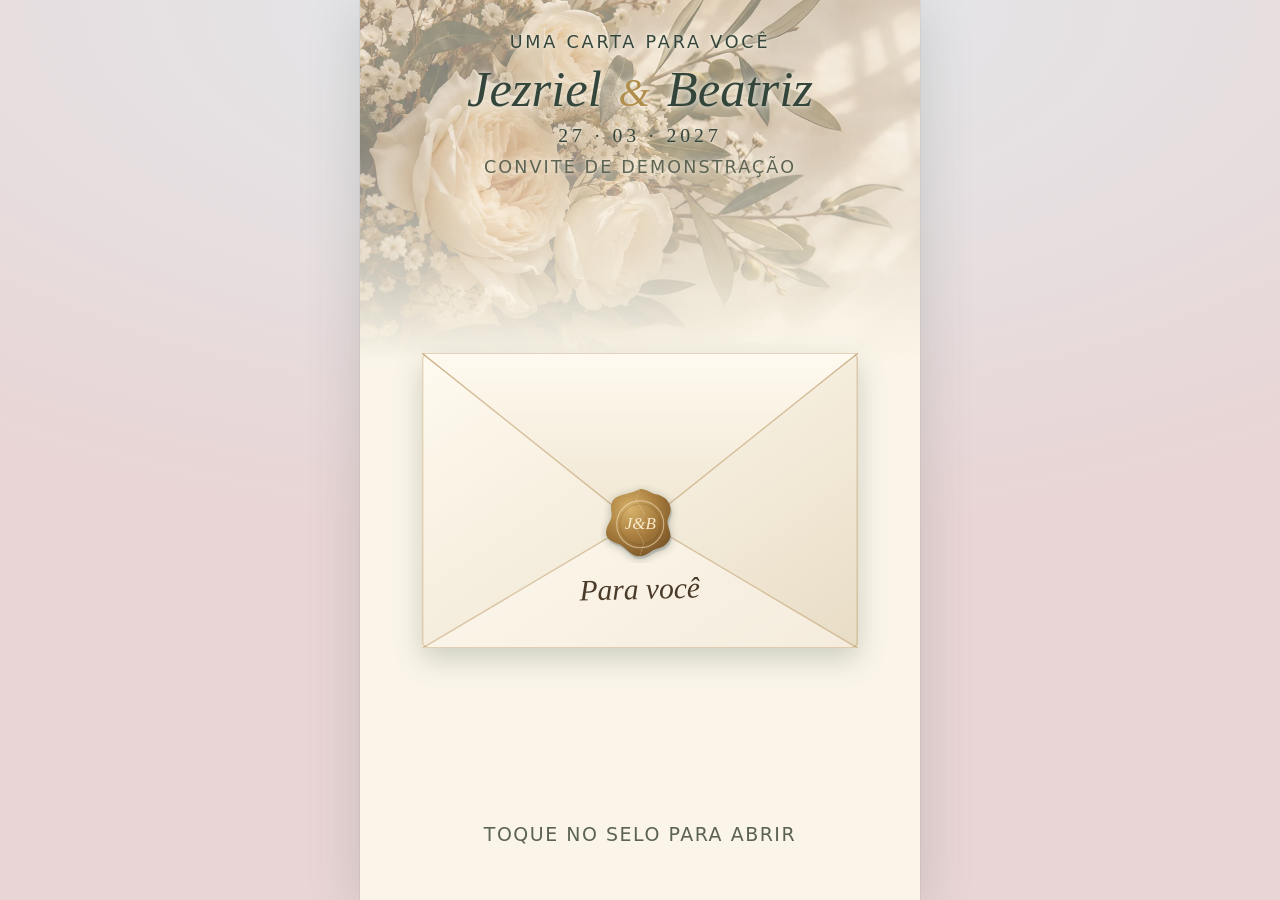
==== v2/index.html @ 3f7fef3c "fix(v2): dobra da folha de volta" ====
<!doctype html>
<html lang="pt-BR">
<head>
<meta charset="utf-8">
<!-- Sem user-scalable=no: o zoom do navegador permanece liberado. -->
<meta name="viewport" content="width=device-width, initial-scale=1, viewport-fit=cover">
<meta name="theme-color" content="#faf5e8">
<meta name="robots" content="noindex,nofollow">
<meta name="description" content="Convite V2: uma carta de folhas que se dobram a partir do canto inferior direito. 27 de março de 2027.">
<title>Uma carta para você · V2</title>
<link rel="icon" href="data:image/svg+xml,%3Csvg xmlns='http://www.w3.org/2000/svg' viewBox='0 0 50 50'%3E%3Ctext y='40' font-size='40'%3E%E2%99%A1%3C/text%3E%3C/svg%3E">
<script>document.documentElement.classList.add('js')</script>
<link rel="stylesheet" href="theme.css">
<link rel="preload" as="image" href="assets/flores-v2-480.webp" imagesrcset="assets/flores-v2-480.webp 480w, assets/flores-v2-960.webp 960w" imagesizes="(min-width:700px) 560px, 55vw">
<script type="module" src="app.mjs?v=202611171710"></script>
<noscript><style>#sheet-store{display:block!important}.cover,.controls,.toolbar,.dogear,.corner,.rsvp-open,.peek-hint{display:none!important}.stage{height:auto}</style></noscript>
</head>
<body>
<div class="app" id="app">
<div class="stage" id="stage" data-state="cover">

  <!-- Área do livro. A biblioteca é carregada somente após o gesto de abrir. -->
  <div class="book-host" id="book-host" inert></div>

  <!-- Zonas de toque dos cantos (touch-action: none só aqui; o resto mantém o zoom por pinça). -->
  <div class="corner corner--bl" aria-hidden="true"></div>
  <div class="corner corner--br" aria-hidden="true"></div>

  <!-- Orelha (dog-ear) permanente e discreta: indica que o canto inferior direito é pegável. -->
  <svg class="dogear" id="dogear" viewBox="0 0 54 54" aria-hidden="true" focusable="false">
    <defs>
      <linearGradient id="ear-flap" x1="0" y1="0" x2="1" y2="1"><stop offset="0" stop-color="#fffdf8"/><stop offset=".55" stop-color="#efe5d2"/><stop offset="1" stop-color="#d9ccba"/></linearGradient>
      <linearGradient id="ear-under" x1="0" y1="0" x2="1" y2="1"><stop offset="0" stop-color="#c9bba4"/><stop offset=".45" stop-color="#e6dcc9"/><stop offset="1" stop-color="#efe7d8"/></linearGradient>
      <linearGradient id="ear-shade" x1="0" y1="0" x2="1" y2="1"><stop offset="0" stop-color="#34463c" stop-opacity=".30"/><stop offset="1" stop-color="#34463c" stop-opacity="0"/></linearGradient>
    </defs>
    <!-- o que fica por baixo do canto dobrado -->
    <polygon points="54,0 54,54 0,54" fill="url(#ear-under)"/>
    <!-- sombra projetada pela dobra -->
    <polygon points="54,0 0,54 20,64 64,20" fill="url(#ear-shade)" opacity=".55"/>
    <!-- verso do papel dobrado -->
    <polygon points="0,0 54,0 0,54" fill="url(#ear-flap)"/>
    <line x1="54" y1="0" x2="0" y2="54" stroke="#a77c3d" stroke-opacity=".45" stroke-width="1"/>
  </svg>

  <!-- Dica de gesto (fora das folhas, para não ser cortada pela dobra). Some na primeira virada. -->
  <p class="peek-hint" id="peek-hint" aria-hidden="true">Vire a folha pelo canto <span>↘</span></p>

  <nav class="controls" id="controls" aria-label="Navegação entre as folhas">
    <button type="button" class="round" id="prev" aria-label="Folha anterior"><span aria-hidden="true">‹</span></button>
    <button type="button" class="round" id="next" aria-label="Próxima folha"><span aria-hidden="true">›</span></button>
  </nav>

  <div class="toolbar" id="toolbar">
    <button type="button" class="pill pill--ico" id="goto-local" aria-label="Ir para o local" title="Local"><svg class="ico" viewBox="0 0 24 24" aria-hidden="true" focusable="false"><path d="M12 21s-6.5-6.1-6.5-11a6.5 6.5 0 0 1 13 0c0 4.9-6.5 11-6.5 11z"/><circle cx="12" cy="10" r="2.4"/></svg></button>
    <button type="button" class="pill pill--ico pill--sound" id="sound" hidden aria-pressed="false" title="Música"><svg class="ico" viewBox="0 0 24 24" aria-hidden="true" focusable="false"><path d="M9 18V5l11-2v13"/><circle cx="6.5" cy="18" r="2.5"/><circle cx="17.5" cy="16" r="2.5"/><line class="ico__off" x1="3" y1="3" x2="21" y2="21"/></svg><span id="sound-text" class="sr-only">Som</span></button>
    <button type="button" class="pill pill--ico" id="reduce" aria-pressed="false" aria-label="Reduzir efeitos de movimento" title="Efeitos"><svg class="ico" viewBox="0 0 24 24" aria-hidden="true" focusable="false"><path d="M12 3l1.8 5.2L19 10l-5.2 1.8L12 17l-1.8-5.2L5 10l5.2-1.8z"/><path d="M18.5 15.5l.7 2 2 .7-2 .7-.7 2-.7-2-2-.7 2-.7z"/><line class="ico__off" x1="3" y1="3" x2="21" y2="21"/></svg></button>
  </div>

  <!-- Capa = tela de abertura: envelope de papel em CSS/SVG (sem imagem para a primeira pintura). Ao tocar, a carta sai do
       envelope e vira a primeira folha (abertura.mjs). A carta (clone da folha 1) é criada pelo JS no momento do toque. -->
  <section class="cover" id="cover" aria-labelledby="cover-title">
    <img class="cover__flora" src="assets/flores-v2-480.webp" srcset="assets/flores-v2-480.webp 480w, assets/flores-v2-960.webp 960w" sizes="(min-width:700px) 560px, 55vw" width="480" height="720" decoding="async" alt="">
    <div class="cover__body">
      <div class="cover__head">
        <p class="eyebrow" id="cover-eyebrow">Uma carta para você</p>
        <h1 id="cover-title" class="cover__names"><span>Jezriel</span> <i>&amp;</i> <span>Beatriz</span></h1>
        <p class="cover__date">27 · 03 · 2027</p>
        <p class="cover__for" id="cover-for" hidden></p>
      </div>

      <div class="scene" id="scene">
        <svg class="env__back" viewBox="0 0 310 210" preserveAspectRatio="none" aria-hidden="true" focusable="false">
          <defs>
            <linearGradient id="env-in" x1="0" y1="0" x2="0" y2="1"><stop offset="0" stop-color="#cdbd9d"/><stop offset=".6" stop-color="#e2d5ba"/><stop offset="1" stop-color="#ebe0c9"/></linearGradient>
          </defs>
          <rect width="310" height="210" rx="4" fill="url(#env-in)"/>
          <polygon points="0,0 310,0 155,122" fill="#bfae8b" opacity=".55"/>
        </svg>
        <div class="slot" id="slot" aria-hidden="true"></div>
        <svg class="env__front" viewBox="0 0 310 210" preserveAspectRatio="none" aria-hidden="true" focusable="false">
          <defs>
            <linearGradient id="env-paper" x1="0" y1="0" x2="1" y2="1"><stop offset="0" stop-color="#fffaf0"/><stop offset=".55" stop-color="#f4ecdb"/><stop offset="1" stop-color="#e8dcc5"/></linearGradient>
            <linearGradient id="env-shade" x1="0" y1="0" x2="0" y2="1"><stop offset="0" stop-color="#34463c" stop-opacity=".26"/><stop offset="1" stop-color="#34463c" stop-opacity="0"/></linearGradient>
          </defs>
          <polygon class="env__fsh" points="0,0 155,126 310,0 310,22 155,150 0,22" fill="url(#env-shade)"/>
          <polygon points="0,0 155,122 310,0 310,210 0,210" fill="url(#env-paper)"/>
          <polygon points="0,210 155,118 310,210" fill="#fffaf0" opacity=".55"/>
          <path d="M0 0 L155 122 L310 0 M0 210 L155 118 L310 210" fill="none" stroke="#a77c3d" stroke-opacity=".38" stroke-width="1"/>
          <rect x=".5" y=".5" width="309" height="209" rx="4" fill="none" stroke="#a77c3d" stroke-opacity=".3"/>
        </svg>
        <p class="env__para" id="env-para">Para você</p>
        <div class="env__flap" id="flap" aria-hidden="true">
          <svg class="flap__f" viewBox="0 0 310 126" preserveAspectRatio="none" focusable="false">
            <defs><linearGradient id="flap-out" x1="0" y1="0" x2="0" y2="1"><stop offset="0" stop-color="#fffaf0"/><stop offset="1" stop-color="#efe5d0"/></linearGradient></defs>
            <polygon points="0,0 310,0 155,124" fill="url(#flap-out)" stroke="#a77c3d" stroke-opacity=".4" stroke-width="1" stroke-linejoin="round"/>
          </svg>
          <svg class="flap__b" viewBox="0 0 310 126" preserveAspectRatio="none" focusable="false">
            <defs>
              <linearGradient id="flap-lin" x1="0" y1="0" x2="0" y2="1"><stop offset="0" stop-color="#cfbd98"/><stop offset="1" stop-color="#e3d3b2"/></linearGradient>
              <pattern id="flap-pat" width="10" height="10" patternUnits="userSpaceOnUse" patternTransform="rotate(35)"><path d="M0 5h10" stroke="#a77c3d" stroke-opacity=".16" stroke-width="1"/></pattern>
            </defs>
            <polygon points="0,0 310,0 155,124" fill="url(#flap-lin)"/>
            <polygon points="0,0 310,0 155,124" fill="url(#flap-pat)" stroke="#a77c3d" stroke-opacity=".4" stroke-width="1" stroke-linejoin="round"/>
          </svg>
        </div>
        <button type="button" class="seal" id="seal" aria-label="Romper o selo e abrir o convite com música">
          <span class="seal__h seal__h--l"><svg viewBox="0 0 120 120" aria-hidden="true" focusable="false"><use href="#seal-art"/></svg></span>
          <span class="seal__h seal__h--r"><svg viewBox="0 0 120 120" aria-hidden="true" focusable="false"><use href="#seal-art"/></svg></span>
        </button>
        <svg width="0" height="0" style="position:absolute" aria-hidden="true" focusable="false">
          <defs>
            <radialGradient id="wax" cx=".38" cy=".3" r=".85"><stop offset="0" stop-color="#d8b36c"/><stop offset=".5" stop-color="#a77c3d"/><stop offset="1" stop-color="#6f4d22"/></radialGradient>
            <g id="seal-art">
              <path fill="#34463c" fill-opacity=".18" transform="translate(2 4)" d="M60 6c10 0 14 6 24 8s20 8 22 20-6 16-4 26 8 18 0 28-18 8-26 14-18 10-28 4-12-12-22-16S6 82 8 70s10-16 8-28 0-22 14-26 18-4 26-8c2-1 3-2 4-2z"/>
              <path fill="url(#wax)" d="M60 6c10 0 14 6 24 8s20 8 22 20-6 16-4 26 8 18 0 28-18 8-26 14-18 10-28 4-12-12-22-16S6 82 8 70s10-16 8-28 0-22 14-26 18-4 26-8c2-1 3-2 4-2z"/>
              <circle cx="60" cy="60" r="36" fill="none" stroke="#fff3d6" stroke-opacity=".55" stroke-width="1.6"/>
              <circle cx="60" cy="60" r="31" fill="none" stroke="#3d2a10" stroke-opacity=".25" stroke-width="1"/>
              <text x="60" y="68" text-anchor="middle" font-family="Georgia, 'Times New Roman', serif" font-style="italic" font-size="26" fill="#fff3d6" fill-opacity=".92">J&amp;B</text>
            </g>
          </defs>
        </svg>
      </div>

      <div class="cover__action">
        <p class="cover__hint" id="cover-hint">Toque no selo para abrir</p>
        <p class="cover__status" id="cover-status" role="status"></p>
      </div>
    </div>
  </section>

  <!-- Medição invisível: decide se o conteúdo cabe no livro ou precisa de leitura com rolagem. -->
  <div class="measure" id="measure" aria-hidden="true"></div>
</div>

<!-- Folhas. Textos em HTML, sem ids dentro das folhas (os nós são movidos entre motores).
     Imagens: placeholders gerados (flores/papelaria), PROVISÓRIOS; não são fotos do casal. -->
<div id="sheet-store" hidden>

  <article class="sheet sheet--reveal" data-title="Revelação" aria-label="Revelação">
    <div class="sheet__inner">
      <img class="reveal__flora" src="assets/flores-v2-480.webp" srcset="assets/flores-v2-480.webp 480w, assets/flores-v2-960.webp 960w" sizes="(max-width: 560px) 100vw, 560px" width="480" height="720" decoding="async" alt="">
      <span class="reveal__glow" aria-hidden="true"></span>
      <p class="reveal__lead line" style="--i:0"><span class="reveal__nome" hidden></span> <span class="reveal__frase">Há uma data que queremos viver ao seu lado</span></p>
      <h2 class="names">
        <span class="names__a line" style="--i:1">Jezriel</span>
        <span class="names__amp line" style="--i:2" aria-hidden="true">&amp;</span>
        <span class="names__b line" style="--i:3">Beatriz</span>
      </h2>
      <p class="reveal__date line" style="--i:4"><time datetime="2027-03-27">27 de março de 2027</time></p>
    </div>
  </article>

  <!-- Passagens bíblicas: textos em textos.mjs (versos). A folha v5 é movida para o meio da galeria por app.mjs. -->
  <article class="sheet sheet--verso" data-verso="v3" data-title="Palavra" aria-label="Passagem bíblica">
    <div class="sheet__inner">
      <span class="verso__orn line" style="--i:0" aria-hidden="true">❦</span>
      <p class="verso__intro line" style="--i:1"></p>
      <blockquote class="verso line" style="--i:2"><p class="verso__texto"></p></blockquote>
      <p class="verso__ref line" style="--i:3"></p>
    </div>
  </article>
  <article class="sheet sheet--verso" data-verso="v5" data-title="Palavra" aria-label="Passagem bíblica">
    <div class="sheet__inner">
      <span class="verso__orn line" style="--i:0" aria-hidden="true">❦</span>
      <p class="verso__intro line" style="--i:1"></p>
      <blockquote class="verso line" style="--i:2"><p class="verso__texto"></p></blockquote>
      <p class="verso__ref line" style="--i:3"></p>
    </div>
  </article>
  <!-- As folhas de Memórias (0 a 20 fotos) são criadas por fotos.mjs a partir de config.mjs e inseridas aqui. -->
  <template id="gal-ancora"></template>

  <article class="sheet sheet--verso" data-verso="v6" data-title="Palavra" aria-label="Passagem bíblica">
    <div class="sheet__inner">
      <span class="verso__orn line" style="--i:0" aria-hidden="true">❦</span>
      <p class="verso__intro line" style="--i:1"></p>
      <blockquote class="verso line" style="--i:2"><p class="verso__texto"></p></blockquote>
      <p class="verso__ref line" style="--i:3"></p>
    </div>
  </article>
  <article class="sheet sheet--party" data-title="Celebração" aria-label="Celebração">
    <div class="sheet__inner">
      <img class="party__flora" src="assets/flores-v2-480.webp" srcset="assets/flores-v2-480.webp 480w, assets/flores-v2-960.webp 960w" sizes="(max-width: 560px) 100vw, 560px" width="480" height="720" loading="lazy" decoding="async" alt="" style="object-position:50% 12%">
      <div class="party__body">
        <p class="eyebrow line" style="--i:0">Guarde esta data</p>
        <p class="party__day line" style="--i:1" aria-hidden="true">27</p>
        <h2 class="party__month line" style="--i:2"><time datetime="2027-03-27">de março de 2027</time></h2>
        <p class="party__time line" style="--i:3">19h00</p>
        <p class="party__venue line" style="--i:4">Jardim do Ipê — <em>espaço demonstrativo</em></p>
        <p class="party__city line" style="--i:4">Trindade — PE</p>
        <p class="party__fake line" style="--i:5">Local fictício, usado apenas nesta demonstração.</p>
        <p class="party__fecho line" style="--i:6">E a sua presença faz parte dela.</p>
        <p class="line" style="--i:7"><a class="outline-link" href="https://www.google.com/maps/search/?api=1&amp;query=Trindade%2C%20Pernambuco" target="_blank" rel="noopener noreferrer">Ver no mapa <span aria-hidden="true">↗</span></a></p>
      </div>
    </div>
  </article>

  <article class="sheet sheet--verso" data-verso="v2" data-title="Palavra" aria-label="Passagem bíblica">
    <div class="sheet__inner">
      <span class="verso__orn line" style="--i:0" aria-hidden="true">❦</span>
      <p class="verso__intro line" style="--i:1"></p>
      <blockquote class="verso line" style="--i:2"><p class="verso__texto"></p></blockquote>
      <p class="verso__ref line" style="--i:3"></p>
    </div>
  </article>
  <article class="sheet sheet--rsvp" data-title="Confirmar presença" aria-label="Confirmar presença">
    <div class="sheet__inner">
      <img class="rsvp__flora" src="assets/flores-v2-480.webp" srcset="assets/flores-v2-480.webp 480w, assets/flores-v2-960.webp 960w" sizes="100vw" width="480" height="720" loading="lazy" decoding="async" alt="" style="object-position:70% 100%">
      <div class="rsvp-cta">
        <p class="eyebrow line" style="--i:0">Sua presença</p>
        <h2 class="rsvp-cta__title line" style="--i:1">Vamos <em>comemorar juntos?</em></h2>
        <p class="rsvp-cta__who line" style="--i:2" data-fill="para"></p>
        <p class="rsvp-cta__text line" style="--i:3">Responda por você e pelas pessoas do seu convite. Você revisa a mensagem e escolhe o contato do noivo ou da noiva no WhatsApp.</p>
        <p class="line" style="--i:4"><button type="button" class="btn btn--primary rsvp-open">Confirmar presença</button></p>
        <p class="rsvp-cta__draft line" style="--i:5" data-fill="rascunho" hidden>Há um rascunho salvo neste aparelho.</p>
      </div>
    </div>
  </article>
</div>

<!-- Modo foco das fotos (montado por fotos.mjs, fora do palco). -->
<div id="foco" hidden></div>

<p class="sr-only" id="live" aria-live="polite"></p>

<!-- Painel de resposta: fora do palco/livro, para não herdar gestos de virada. Conteúdo montado por rsvp-controller.mjs. -->
<div class="rsvp" id="rsvp" hidden>
  <section class="rsvp__card" role="dialog" aria-modal="true" aria-labelledby="rsvp-title">
    <header class="rsvp__head">
      <div>
        <p class="eyebrow rsvp__badge"></p>
        <h2 class="rsvp__title" id="rsvp-title" tabindex="-1"></h2>
      </div>
      <button type="button" class="rsvp__close" aria-label="Fechar resposta"><span aria-hidden="true">×</span></button>
    </header>
    <div class="rsvp__body"></div>
  </section>
</div>
</div>
</body>
</html>
---- v2/theme.css ----
/* V2 · Uma carta que ganha vida. Prova de folha + composição inicial.
   Tokens de DESIGN.md. Serifas locais. Mobile first: o desenho base é 360x640 "unidades" (--u). */
:root{
  /* Paleta oficial do casamento (Will, 17/11/2026; ver DESIGN.md). Cores puras para fundos e detalhes. */
  --salvia:#9FA598; --nevoa:#B4C1C8; --manteiga:#F5E7B1; --rosa:#E3BFBB; --rosa-cha:#E9D5D5;
  /* Tokens de uso: tons derivados da paleta para texto e botões com contraste AA (>= 4,5:1). */
  --paper:#faf5e8; --paper-light:#fffcf2; --paper-shade:var(--rosa-cha);
  --ink:#34463c; --clay:#9c5a55; --clay-dark:#7f4642; --gold:#b08d4a; --line:#e6cfc9; --sage:#8b9284; --muted:#5c6352;
  --serif:Georgia,"Times New Roman",serif;
  --sans:system-ui,-apple-system,"Segoe UI",Roboto,Arial,sans-serif;
  /* Fallback antes do JS: o JS grava --u em px e --zone. */
  --u:min(calc(100vw / 360),calc(100vh / 640));
  --zone:88px;
  --ear:clamp(44px,calc(var(--u) * 54),76px);
  --maxw:560px;
}
@supports (height:100dvh){:root{--u:min(calc(100vw / 360),calc(100dvh / 640))}}
*{box-sizing:border-box}
html{-webkit-text-size-adjust:100%;text-size-adjust:100%;overscroll-behavior:none}
html,body{margin:0;background:var(--paper-shade)}
body{font-family:var(--serif);color:var(--ink);line-height:1.35;overflow-x:hidden}
img{display:block;max-width:100%}
.sr-only{position:absolute;width:1px;height:1px;margin:-1px;padding:0;overflow:hidden;clip:rect(0 0 0 0);white-space:nowrap;border:0}
button{font:inherit;color:inherit}
:focus-visible{outline:3px solid var(--clay);outline-offset:3px}

/* ===== Tela cheia = área útil do navegador, sem moldura de app ===== */
.app{min-height:100vh;min-height:100dvh;display:flex;justify-content:center;background:radial-gradient(90% 60% at 50% 0,#e3e9ec,var(--paper-shade))}
.stage{position:relative;width:100%;max-width:var(--maxw);height:100vh;height:100dvh;overflow:hidden;background:var(--paper);box-shadow:0 0 0 1px rgba(52,70,60,.06),0 10px 50px rgba(52,70,60,.18);touch-action:pan-y pinch-zoom;-webkit-tap-highlight-color:transparent;user-select:none;-webkit-user-select:none}
.stage[data-layout=wide]{--maxw:940px}
.book-host{position:absolute;inset:0;overflow:hidden}
.book-host>div{position:absolute!important;inset:0;min-width:0!important;min-height:0!important}
.stage[data-state=cover] .book-host{visibility:hidden}

/* ===== Folhas ===== */
.sheet{background:radial-gradient(120% 70% at 12% 0,var(--paper-light) 0,rgba(255,252,242,0) 60%),var(--paper);color:var(--ink);overflow:hidden;position:relative}
.stf__item.sheet{position:absolute}
.sheet__inner{position:relative;z-index:1;min-height:100%;display:flex;flex-direction:column;padding:calc(max(64px,var(--u) * 28) + env(safe-area-inset-top,0px)) calc(var(--u) * 24) calc(var(--u) * 78 + env(safe-area-inset-bottom,0px))}
.eyebrow{margin:0;font-family:var(--sans);font-size:max(12px,calc(var(--u) * 12.5));letter-spacing:.16em;text-transform:uppercase;color:var(--muted)}
em{font-style:italic}

/* Verso do papel: enquanto a folha se dobra, a parte virada (o motor aplica rotate() inline) mostra marfim liso,
   com leve fibra e luz, em vez do conteúdo espelhado. A frente, a folha de baixo e o repouso não usam rotate(). */
.stf__item.sheet::after{content:'';position:absolute;inset:0;z-index:6;opacity:0;pointer-events:none;background:linear-gradient(135deg,rgba(255,253,246,.85) 0,rgba(255,253,246,0) 38%),repeating-linear-gradient(115deg,rgba(167,124,61,.04) 0 1px,transparent 1px 4px),linear-gradient(165deg,#f2e9d7 0,#e8dcc6 62%,#ddd0b7 100%)}
.stf__item.sheet[style*="rotate("]::after{opacity:1}

/* Revelação */
.reveal__flora{position:absolute;z-index:-1;top:0;left:0;width:100%;height:56%;object-fit:cover;object-position:28% 0;-webkit-mask-image:linear-gradient(#000 52%,transparent);mask-image:linear-gradient(#000 52%,transparent)}
.sheet--reveal .sheet__inner{justify-content:flex-end}
.sheet--reveal .eyebrow{margin-bottom:calc(var(--u) * 12);color:var(--ink)}
.names{margin:0;font-weight:400;font-style:italic;display:flex;flex-direction:column;line-height:.95;letter-spacing:-.01em}
.names__a,.names__b{font-size:calc(var(--u) * 64)}
.names__a{align-self:flex-start}
.names__b{align-self:flex-end}
.names__amp{align-self:center;color:var(--gold);font-size:calc(var(--u) * 38);margin:calc(var(--u) * 2) 0;transform:translateX(calc(var(--u) * -10))}
.reveal__date{margin:calc(var(--u) * 20) 0 0;padding-top:calc(var(--u) * 14);border-top:1px solid var(--gold);align-self:stretch;font-size:max(15px,calc(var(--u) * 19));letter-spacing:.06em}

.mem__head{margin-bottom:calc(var(--u) * 10)}
.mem__title{margin:calc(var(--u) * 4) 0 0;font-weight:400;font-size:calc(var(--u) * 24);line-height:1.12}
.mem__title em{color:var(--clay)}
.mem__note{margin:auto 0 0;padding-top:calc(var(--u) * 12);font-family:var(--sans);font-size:max(12px,calc(var(--u) * 12.5));color:var(--muted)}

/* Celebração */
.party__month{margin:0;font-weight:400;font-size:calc(var(--u) * 26)}
.party__venue{margin:calc(var(--u) * 8) 0 0;font-size:max(16px,calc(var(--u) * 20));line-height:1.25}
.party__city{margin:calc(var(--u) * 4) 0 0;font-size:max(15px,calc(var(--u) * 17));color:var(--muted)}
.party__fake{margin:calc(var(--u) * 12) 0 0;font-family:var(--sans);font-size:max(12px,calc(var(--u) * 12.5));color:var(--muted);font-style:italic}
.outline-link{display:inline-flex;align-items:center;gap:.4em;min-height:44px;padding:0 calc(var(--u) * 18);margin-top:calc(var(--u) * 12);border:1px solid var(--clay);border-radius:999px;color:var(--clay-dark);text-decoration:none;font-family:var(--sans);font-size:max(14px,calc(var(--u) * 15))}
.outline-link:hover{background:rgba(156,90,85,.08)}

/* ===== Revelação por linha (HTML sempre presente; só escondido com JS ativo) ===== */
.js .sheet .line{opacity:0;transform:translate(calc(var(--dx,0) * var(--u)),calc(var(--dy,14) * var(--u)));transition:opacity .5s ease,transform .55s cubic-bezier(.2,.7,.2,1);transition-delay:calc(var(--i,0) * 90ms + 80ms)}
.js .sheet.is-in .line{opacity:1;transform:none}
.reduce .sheet .line,.reduce.js .sheet .line{transform:none!important;transition:opacity .16s linear!important;transition-delay:0s!important}


/* ===== Capa = envelope (tela de abertura) ===== */
.cover{position:absolute;inset:0;z-index:30;overflow:hidden;background:radial-gradient(120% 70% at 12% 0,var(--paper-light) 0,rgba(255,252,242,0) 60%),var(--paper);transition:opacity .7s ease,transform .8s cubic-bezier(.2,.7,.2,1)}
.cover.is-opening{opacity:0;transform:translateY(calc(var(--u) * -14)) scale(1.025);pointer-events:none}
.cover.is-handoff{opacity:0;transition:opacity .28s linear;pointer-events:none}
.reduce .cover{transition:opacity .16s linear;transform:none!important}
.cover__flora{position:absolute;top:0;left:0;width:100%;height:40%;object-fit:cover;object-position:28% 0;opacity:.5;-webkit-mask-image:linear-gradient(#000 40%,transparent);mask-image:linear-gradient(#000 40%,transparent)}
.cover__body{position:relative;height:100%;display:flex;flex-direction:column;align-items:center;justify-content:space-between;text-align:center;padding:calc(var(--u) * 22 + env(safe-area-inset-top,0px)) calc(var(--u) * 20) calc(var(--u) * 16 + env(safe-area-inset-bottom,0px))}
.cover .eyebrow{color:var(--ink)}
.cover__head{text-shadow:0 0 calc(var(--u) * 10) rgba(250,245,232,.95),0 0 calc(var(--u) * 4) rgba(250,245,232,.9)}
.cover__names{margin:calc(var(--u) * 6) 0 0;font-weight:400;font-style:italic;font-size:calc(var(--u) * 36);line-height:1.05}
.cover__names i{color:var(--gold);font-size:.8em;padding:0 .1em}
.cover__date{margin:calc(var(--u) * 4) 0 0;letter-spacing:.2em;font-size:max(13px,calc(var(--u) * 14))}
.cover__for{margin:calc(var(--u) * 6) 0 0;font-style:italic;font-size:max(16px,calc(var(--u) * 20));line-height:1.2;color:var(--clay-dark);overflow-wrap:anywhere}
.cover__for[hidden]{display:none}
.cover__for.is-demo{font-family:var(--sans);font-style:normal;font-size:max(12px,calc(var(--u) * 12.5));letter-spacing:.12em;text-transform:uppercase;color:var(--muted)}
.cover__for.is-warn{font-family:var(--sans);font-style:normal;font-size:max(13px,calc(var(--u) * 13.5));color:var(--clay-dark)}
.cover__action{display:flex;flex-direction:column;align-items:center;gap:calc(var(--u) * 6);width:100%}
.cover__buttons{display:flex;flex-direction:column;align-items:stretch;gap:calc(var(--u) * 8);width:min(100%,calc(var(--u) * 280))}
.btn{min-height:48px;border-radius:999px;border:1px solid var(--clay);padding:0 calc(var(--u) * 20);font-family:var(--sans);font-size:max(15px,calc(var(--u) * 16));cursor:pointer}
.btn--primary{background:var(--clay);color:#fffaf1}
.btn--primary:active{background:var(--clay-dark)}
.btn--ghost{background:transparent;color:var(--clay-dark)}
.link{min-height:44px;background:none;border:0;font-family:var(--sans);font-size:max(13px,calc(var(--u) * 14));color:var(--muted);text-decoration:underline;text-underline-offset:3px;cursor:pointer}
.cover__status{margin:0;min-height:1.2em;font-family:var(--sans);font-size:max(12px,calc(var(--u) * 12.5));color:var(--muted)}
.cover__hint{margin:0;font-family:var(--sans);font-size:max(13px,calc(var(--u) * 13.5));letter-spacing:.08em;text-transform:uppercase;color:var(--muted);animation:hint-pulse 2.6s ease-in-out infinite}
@keyframes hint-pulse{50%{opacity:.55}}
@media (prefers-reduced-motion:reduce){.cover__hint{animation:none}}
.stage:not([data-state=cover]) .cover__hint{visibility:hidden}

/* Envelope: papel marfim em SVG/CSS. Camadas (z): fundo 1, carta 2, frente 3, endereço 4, aba 5 (vira 1 ao abrir), selo 6. */
.scene{position:relative;isolation:isolate;flex:none;width:min(calc(var(--u) * 310),92%);aspect-ratio:310 / 210;margin:auto 0}
.env__back,.env__front{position:absolute;left:0;top:0;width:100%;height:100%;display:block}
.env__back{filter:drop-shadow(0 calc(var(--u) * 8) calc(var(--u) * 10) rgba(52,70,60,.22))}
.env__back{z-index:1}
.slot{position:absolute;z-index:2;width:0;height:0;overflow:hidden;pointer-events:none}
.env__front{z-index:3}
.env__para{position:absolute;z-index:4;left:9%;right:9%;top:67%;height:27%;margin:0;display:flex;align-items:center;justify-content:center;text-align:center;font-style:italic;font-size:clamp(15px,calc(var(--u) * 21),30px);line-height:1.15;color:#4a3a28;transform:rotate(-1.4deg);overflow-wrap:anywhere}
.env__para.is-longo{font-size:clamp(14px,calc(var(--u) * 17),26px)}
.env__flap{position:absolute;z-index:5;left:0;top:0;width:100%;height:60%;transform-origin:50% 0;transform-style:preserve-3d;pointer-events:none}
.flap__f,.flap__b{position:absolute;left:0;top:0;width:100%;height:100%;display:block;backface-visibility:hidden;-webkit-backface-visibility:hidden}
.flap__b{transform:rotateX(180deg)}
.seal{position:absolute;z-index:6;left:50%;top:58%;width:max(18%,48px);aspect-ratio:1;margin-left:calc(max(9%,24px) * -1);margin-top:calc(max(9%,24px) * -1);padding:0;border:0;background:none;cursor:pointer;-webkit-tap-highlight-color:transparent}
.seal__h{position:absolute;inset:0;display:block;filter:drop-shadow(0 calc(var(--u) * 2) calc(var(--u) * 3) rgba(52,70,60,.35))}
.seal__h svg{width:100%;height:100%;display:block}
.seal__h--l{clip-path:polygon(0 0,52% 0,45% 20%,56% 38%,44% 55%,55% 74%,47% 100%,0 100%)}
.seal__h--r{clip-path:polygon(52% 0,100% 0,100% 100%,47% 100%,55% 74%,44% 55%,56% 38%,45% 20%)}
.cover.is-playing .scene,.cover.is-playing .letter,.cover.is-playing .env__flap{will-change:transform}
.cover.is-playing button{pointer-events:none}

/* Carta: clone da folha 1 em tamanho de palco, reduzido pelo JS; ao crescer vira exatamente a folha 1. */
.letter{position:absolute;left:0;top:0;text-align:left;transform-origin:0 0;box-shadow:0 0 0 1px rgba(167,124,61,.28),0 calc(var(--u) * 10) calc(var(--u) * 30) rgba(52,70,60,.28)}
.letter.sheet{position:absolute}

/* Revelação por linha: coreografia com a música revela linha a linha (.is-on); .no-trans = sem transição (carta e folha idênticas) */
.js .sheet.no-trans .line{transition:none!important}
.js .sheet .line.is-on{opacity:1;transform:none}
.js .sheet[data-coreo] .line{transition-delay:0s}

/* ===== Dica do canto (fora das folhas) ===== */
.peek-hint{position:absolute;z-index:14;right:calc(var(--ear) * .9);bottom:calc(64px + env(safe-area-inset-bottom,0px));margin:0;max-width:60%;text-align:right;font-style:italic;font-size:max(13px,calc(var(--u) * 14));color:var(--muted);opacity:0;transform:translateY(6px);transition:opacity .35s ease,transform .35s ease;pointer-events:none;visibility:hidden}
.stage:not([data-state=cover]) .peek-hint{visibility:visible}
.peek-hint.is-on{opacity:1;transform:none}
.reduce .peek-hint{transition:opacity .16s linear;transform:none}

/* ===== Controles, orelha e zonas ===== */
.controls,.toolbar,.dogear,.corner{visibility:hidden}
.stage:not([data-state=cover]) :is(.controls,.toolbar,.dogear,.corner){visibility:visible}
.controls{position:absolute;z-index:15;left:50%;transform:translateX(-50%);bottom:calc(12px + env(safe-area-inset-bottom,0px));display:flex;gap:12px}
.round{width:44px;height:44px;border-radius:50%;border:1px solid var(--line);background:rgba(255,252,242,.92);color:var(--ink);font-size:26px;line-height:1;padding:0 0 3px;cursor:pointer;box-shadow:0 2px 8px rgba(52,70,60,.15)}
.round:disabled{opacity:.35;cursor:default}
.toolbar{position:absolute;z-index:15;top:calc(8px + env(safe-area-inset-top,0px));right:8px;left:8px;display:flex;justify-content:space-between;gap:8px;pointer-events:none}
.pill{pointer-events:auto;min-height:44px;padding:0 12px;border-radius:999px;border:1px solid var(--line);background:rgba(255,252,242,.9);color:var(--muted);font-family:var(--sans);font-size:13px;cursor:pointer}
.pill[hidden]{display:none}
.pill--sound{display:inline-flex;align-items:center;gap:.35em}
.pill--sound[aria-pressed=true]{background:var(--clay);border-color:var(--clay);color:#fffaf1}
.pill--sound[data-estado=bloqueada],.pill--sound[data-estado=pausada-aba]{border-color:var(--clay);color:var(--clay-dark)}
.pill:disabled{opacity:.6;cursor:default}
.pill[aria-pressed=true]{background:var(--ink);color:var(--paper-light);border-color:var(--ink)}
.corner{position:absolute;z-index:10;bottom:0;width:var(--zone);height:var(--zone);touch-action:none}
.corner--br{right:0}
.corner--bl{left:0}
.dogear{position:absolute;z-index:12;right:0;bottom:0;width:var(--ear);height:var(--ear);pointer-events:none;transform-origin:100% 100%;transition:opacity .25s ease}
.dogear.is-hidden,.dogear.is-peeking,.stage:not([data-fold=read]) .dogear{opacity:0}
.dogear.is-pulse{animation:ear-pulse .9s ease-in-out;opacity:1}
@keyframes ear-pulse{0%,100%{transform:scale(1)}45%{transform:scale(1.5)}}
.measure{position:absolute;left:-99999px;top:0;visibility:hidden;pointer-events:none;overflow:hidden}
.measure .sheet{position:relative}

/* ===== Modo simples (deck): redução de efeitos, biblioteca indisponível ou conteúdo maior que a tela ===== */
.deck{position:absolute;inset:0}
/* Correção 17/11/2026: depois de trocar de dobra para modo simples (botão de efeitos), a biblioteca StPageFlip ainda
   escrevia estilos inline (display:none, tamanho, z-index) nas folhas, deixando páginas em branco. O modo simples manda. */
.deck .sheet{display:block!important;left:0!important;top:0!important;right:0!important;bottom:0!important;width:auto!important;height:auto!important;z-index:auto!important;clip-path:none!important}
.deck .sheet.is-current{z-index:1!important}
.deck .sheet{position:absolute;inset:0;opacity:0;visibility:hidden;transform:translateX(2.5%);transition:opacity .28s ease,transform .28s ease,visibility 0s linear .28s}
.deck .sheet.is-current{opacity:1;visibility:visible;transform:none;transition-delay:0s}
.deck--reduced .sheet,.reduce .deck .sheet{transform:none;transition:opacity .16s linear,visibility 0s linear .16s}
.deck--reduced .sheet.is-current,.reduce .deck .sheet.is-current{transition-delay:0s}
.deck--scroll .sheet{overflow-y:auto;overflow-x:hidden;-webkit-overflow-scrolling:touch}
.deck--scroll .sheet__inner{min-height:100%}

/* ===== Paisagem curta (celular deitado): composição própria, mesma hierarquia ===== */
.stage[data-layout=wide] .sheet__inner{padding:calc(var(--u) * 14 + env(safe-area-inset-top,0px)) calc(var(--u) * 22) calc(var(--u) * 14 + env(safe-area-inset-bottom,0px)) calc(var(--u) * 58)}
.stage[data-layout=wide] .reveal__flora{width:34%;height:100%;-webkit-mask-image:linear-gradient(90deg,#000 50%,transparent);mask-image:linear-gradient(90deg,#000 50%,transparent)}
.stage[data-layout=wide] .sheet--reveal .sheet__inner{padding-left:calc(var(--u) * 230);justify-content:center}
.stage[data-layout=wide] .names__a,.stage[data-layout=wide] .names__b{font-size:calc(var(--u) * 52)}
.stage[data-layout=wide] .names__amp{font-size:calc(var(--u) * 30)}
.stage[data-layout=wide] .reveal__date{margin-top:calc(var(--u) * 10);padding-top:calc(var(--u) * 8)}
.stage[data-layout=wide] .peek-hint{display:none}
.stage[data-layout=wide] .sheet--memories .sheet__inner{display:grid;grid-template-columns:36% 1fr;column-gap:calc(var(--u) * 18);padding-left:calc(var(--u) * 52);align-content:center}
.stage[data-layout=wide] .mem__head{grid-column:1;align-self:center;margin:0}
.stage[data-layout=wide] .mem__title{font-size:calc(var(--u) * 20)}
.stage[data-layout=wide] .mem__note{grid-column:1;margin:calc(var(--u) * 10) 0 0}
.stage[data-layout=wide] .outline-link{margin-top:calc(var(--u) * 4)}
.stage[data-layout=wide] .party__venue,.stage[data-layout=wide] .party__city{font-size:max(14px,calc(var(--u) * 16))}
.stage[data-layout=wide] .party__fake{margin-top:calc(var(--u) * 6)}
.stage[data-layout=wide] .controls{left:auto;right:calc(var(--ear) + 6px);transform:none;bottom:calc(8px + env(safe-area-inset-bottom,0px))}
.stage[data-layout=wide] .toolbar{left:calc(var(--zone) * .2);justify-content:flex-start}

@media (prefers-reduced-motion:reduce){
  .js .sheet .line{transform:none!important;transition:opacity .16s linear!important;transition-delay:0s!important}
  .dogear.is-pulse{animation:none}
  .deck .sheet{transform:none;transition:opacity .16s linear,visibility 0s linear .16s}
}


/* ===== Folha final: convite para responder ===== */
.sheet--rsvp .sheet__inner{justify-content:center}
.rsvp-cta{padding-left:calc(var(--u) * 6)}
.rsvp-cta__title{margin:calc(var(--u) * 8) 0 0;font-weight:400;font-size:calc(var(--u) * 40);line-height:1.04}
.rsvp-cta__title em{color:var(--clay)}
.rsvp-cta__who{margin:calc(var(--u) * 14) 0 0;font-size:max(16px,calc(var(--u) * 18));font-style:italic;overflow-wrap:anywhere}
.rsvp-cta__who[hidden],.rsvp-cta__draft[hidden]{display:none}
.rsvp-cta__text{margin:calc(var(--u) * 10) 0 0;max-width:calc(var(--u) * 290);font-size:max(15px,calc(var(--u) * 16));color:var(--muted);line-height:1.4}
.rsvp-cta .btn{margin-top:calc(var(--u) * 6);padding:0 calc(var(--u) * 26)}
.rsvp-cta__draft{margin:calc(var(--u) * 4) 0 0;font-family:var(--sans);font-size:max(12px,calc(var(--u) * 12.5));color:var(--muted)}
.stage[data-layout=wide] .rsvp-cta__title{font-size:calc(var(--u) * 30);margin-top:0}
.stage[data-layout=wide] .rsvp-cta__who{margin-top:calc(var(--u) * 6)}
.stage[data-layout=wide] .rsvp-cta__text{margin-top:calc(var(--u) * 6);max-width:calc(var(--u) * 380)}

/* ===== Painel de resposta (fora do palco) ===== */
.rsvp{position:fixed;left:0;right:0;top:0;z-index:50;height:100vh;height:var(--vvh,100dvh);display:flex;justify-content:center;align-items:flex-end;touch-action:pan-y pinch-zoom}
.rsvp[hidden]{display:none}
.rsvp::before{content:'';position:absolute;inset:0;background:rgba(52,70,60,.42);opacity:0;transition:opacity .3s ease}
.rsvp.is-open::before{opacity:1}
.rsvp__card{touch-action:pan-y pinch-zoom;position:relative;width:100%;max-width:560px;max-height:100%;overflow-y:auto;overscroll-behavior:contain;-webkit-overflow-scrolling:touch;background:radial-gradient(120% 40% at 10% 0,#fffdf8,rgba(255,252,242,0) 70%),var(--paper-light);color:var(--ink);border-radius:18px 18px 0 0;box-shadow:0 -10px 40px rgba(52,70,60,.28);padding:0 18px calc(28px + env(safe-area-inset-bottom,0px));transform:translateY(102%);transition:transform .34s cubic-bezier(.2,.7,.2,1)}
.rsvp.is-open .rsvp__card{transform:none}
.reduce .rsvp__card,.reduce .rsvp::before{transition:opacity .12s linear;transform:none;opacity:0}
.reduce .rsvp.is-open .rsvp__card{opacity:1}
.reduce .rsvp.is-open::before{opacity:1}
.rsvp__head{position:sticky;top:0;z-index:3;display:flex;justify-content:space-between;align-items:flex-start;gap:12px;padding:calc(16px + env(safe-area-inset-top,0px)) 0 10px;background:var(--paper-light);border-bottom:1px solid var(--line);margin-bottom:12px}
.rsvp__title{margin:4px 0 0;font-weight:400;font-style:italic;font-size:26px;line-height:1.1;outline:none}
.rsvp__badge.is-demo{color:var(--clay-dark);font-weight:600}
.rsvp__close{flex:none;width:44px;height:44px;border-radius:50%;border:1px solid var(--line);background:#fff;color:var(--ink);font-size:28px;line-height:1;padding:0 0 3px;cursor:pointer}
.rsvp__lead{margin:0 0 10px;font-size:17px;line-height:1.4}
.rsvp__lead--strong{font-weight:700;margin-top:16px}
.rsvp__hint{margin:10px 0 0;font-family:var(--sans);font-size:14px;line-height:1.4;color:var(--muted)}
.rsvp__notice{margin:0 0 12px;padding:10px 12px;border-left:4px solid var(--gold);background:#f6edd9;font-family:var(--sans);font-size:15px;line-height:1.4}
.rsvp__notice[hidden],.person__error[hidden],.rsvp__errors[hidden]{display:none}
.rsvp__errors{margin:0 0 12px;padding:10px 12px;border:1px solid var(--clay);border-radius:10px;background:#fbefe9;color:#6e2a17;font-family:var(--sans);font-size:15px;line-height:1.4}
.rsvp__errors ul{margin:6px 0 0;padding-left:20px}
.rsvp__form{display:flex;flex-direction:column;gap:12px}
.person{margin:0;padding:12px;border:1px solid var(--line);border-radius:12px;background:rgba(255,255,255,.55);min-width:0}
.person__legend{padding:0 6px;font-family:var(--sans);font-size:13px;letter-spacing:.12em;text-transform:uppercase;color:var(--muted)}
.person__name{margin:0 0 8px;font-size:19px;font-style:italic;overflow-wrap:anywhere}
.person__error{margin:8px 0 0;font-family:var(--sans);font-size:14px;color:#8a2f17}
.seg{display:grid;grid-template-columns:repeat(3,1fr);gap:6px}
.seg__opt{position:relative;display:block;min-height:48px;cursor:pointer}
.seg__opt input{position:absolute;inset:0;width:100%;height:100%;margin:0;opacity:0;cursor:pointer}
.seg__opt span{display:flex;align-items:center;justify-content:center;text-align:center;min-height:48px;padding:0 4px;border:1px solid var(--line);border-radius:10px;background:#fff;font-family:var(--sans);font-size:15px;line-height:1.15;color:var(--ink)}
.seg__opt input:checked + span{background:var(--ink);border-color:var(--ink);color:var(--paper-light);font-weight:600}
.seg__opt input:focus-visible + span{outline:3px solid var(--clay);outline-offset:2px}
.field__label{display:block;margin:10px 0 4px;font-family:var(--sans);font-size:14px;color:var(--muted)}
.field__label small{font-size:13px}
.field{display:block;width:100%;min-height:48px;padding:10px 12px;border:1px solid #bba98f;border-radius:10px;background:#fff;color:var(--ink);font-family:var(--sans);font-size:16px;line-height:1.35}
textarea.field{min-height:200px;resize:vertical}
.rsvp .btn{display:flex;align-items:center;justify-content:center;width:100%;margin-top:10px;text-decoration:none;text-align:center}
.rsvp .btn--primary{margin-top:14px}
.rsvp .btn--link{border:0;background:none;color:var(--clay-dark);text-decoration:underline;text-underline-offset:3px;min-height:44px}
.review__list{list-style:none;margin:0;padding:0;border-top:1px solid var(--line)}
.review__list li{display:flex;justify-content:space-between;gap:12px;padding:10px 0;border-bottom:1px solid var(--line);font-size:17px}
.review__who{overflow-wrap:anywhere}
.review__st{flex:none;font-family:var(--sans);font-size:14px;color:var(--muted)}
.review__st[data-status=vai]{color:var(--ink);font-weight:700}
@media (min-width:700px) and (min-height:620px){
  .rsvp{align-items:center}
  .rsvp__card{border-radius:18px;max-height:92%}
}
.app[data-layout=wide] .rsvp__card{max-width:720px;border-radius:0;height:100%}

.rsvp__flora{position:absolute;z-index:-1;left:0;bottom:0;width:100%;height:34%;object-fit:cover;opacity:.9;-webkit-mask-image:linear-gradient(0deg,#000 45%,transparent);mask-image:linear-gradient(0deg,#000 45%,transparent)}
.stage[data-layout=wide] .rsvp__flora{width:30%;height:100%;top:0;-webkit-mask-image:linear-gradient(90deg,#000 50%,transparent);mask-image:linear-gradient(90deg,#000 50%,transparent)}
.stage[data-layout=wide] .sheet--rsvp .sheet__inner{padding-left:calc(var(--u) * 230)}

/* ===== Revelação: chamada com o nome ===== */
.reveal__lead{margin:0 0 calc(var(--u) * 14);font-size:max(17px,calc(var(--u) * 21));line-height:1.24;font-style:italic;color:var(--ink);overflow-wrap:anywhere}
.reveal__nome{color:var(--clay-dark)}
.reveal__nome[hidden]{display:none}
.reveal__glow{position:absolute;z-index:0;inset:0;overflow:hidden;opacity:0;pointer-events:none}
.reveal__glow::before{content:'';position:absolute;left:-30%;right:-30%;bottom:-30%;height:85%;border-radius:50%;background:radial-gradient(closest-side,rgba(216,179,108,.5),rgba(216,179,108,0))}
.sheet--reveal.is-refrao .reveal__glow{animation:refrao 2.2s ease-out}
.sheet--reveal.is-refrao .names__amp{animation:amp-pulse 1.4s ease-out}
@keyframes refrao{0%{opacity:0}25%{opacity:.95}100%{opacity:0}}
@keyframes amp-pulse{0%,100%{scale:1}35%{scale:1.45}}
.reduce .reveal__glow,.reduce .names__amp{animation:none!important}

/* ===== Memórias: galeria com 1 a 3 fotos por folha (layouts alternados) ===== */
.gal{flex:1;min-height:calc(var(--u) * 230);max-height:calc(var(--u) * 480);width:100%;max-width:calc(var(--u) * 312);margin-top:calc(var(--u) * 8);display:grid;grid-template-columns:repeat(6,minmax(0,1fr));grid-template-rows:repeat(12,minmax(0,1fr));gap:calc(var(--u) * 5)}
.gal__f{margin:0;position:relative;overflow:hidden;background:var(--line);min-width:0;min-height:0}
.gal__btn{display:block;position:relative;width:100%;height:100%;padding:0;border:0;background:none;cursor:zoom-in;-webkit-tap-highlight-color:transparent}
.gal__btn img{position:absolute;inset:0;width:100%;height:100%;object-fit:cover}
.gal__cap{position:absolute;left:0;right:0;bottom:0;padding:calc(var(--u) * 16) calc(var(--u) * 8) calc(var(--u) * 6);font-style:italic;font-size:max(12px,calc(var(--u) * 13));line-height:1.2;color:#fffaf1;background:linear-gradient(transparent,rgba(30,40,34,.62));pointer-events:none}
.gal--tres .gal__cap{position:absolute;width:1px;height:1px;padding:0;overflow:hidden;clip:rect(0 0 0 0);white-space:nowrap}
.gal--duas .gal__f--a .gal__cap{bottom:auto;top:0;padding:calc(var(--u) * 6) calc(var(--u) * 8) calc(var(--u) * 16);background:linear-gradient(rgba(30,40,34,.6),transparent)}
.gal__f--b,.gal__f--c{border:calc(var(--u) * 4) solid var(--paper);box-shadow:0 calc(var(--u) * 6) calc(var(--u) * 14) rgba(52,70,60,.22)}
.gal--tres .gal__f--a{grid-column:1 / 5;grid-row:1 / 8;z-index:1;border-radius:calc(var(--u) * 3) calc(var(--u) * 3) calc(var(--u) * 80) calc(var(--u) * 3)}
.gal--tres .gal__f--b{grid-column:4 / 7;grid-row:3 / 8;z-index:2}
.gal--tres .gal__f--c{grid-column:2 / 7;grid-row:8 / 13;z-index:3}
.gal--duas .gal__f--a{grid-column:1 / 5;grid-row:1 / 8;z-index:1;border-radius:calc(var(--u) * 3) calc(var(--u) * 60) calc(var(--u) * 3) calc(var(--u) * 3)}
.gal--duas .gal__f--b{grid-column:3 / 7;grid-row:6 / 13;z-index:2}
.sheet--gal-uma .sheet__inner{justify-content:center;align-items:center}
.gal--uma .gal__f--a{grid-column:1 / 7;grid-row:1 / 13;border-radius:50% 50% calc(var(--u) * 3) calc(var(--u) * 3) / 24% 24% calc(var(--u) * 3) calc(var(--u) * 3)}
.stage[data-layout=wide] .gal{grid-column:2;grid-row:1 / span 2;height:calc(var(--u) * 290);max-height:none;max-width:calc(var(--u) * 400);margin-top:0}
.sheet--memories .mem__note{margin:auto 0 0}
.sheet--memories .sheet__inner{height:100%}

/* ===== Celebração: faixa de imagem larga no alto, texto sobre papel ===== */
.sheet--party .sheet__inner{padding-top:calc(var(--u) * 166);padding-bottom:calc(var(--u) * 66 + env(safe-area-inset-bottom,0px))}
.party__flora{position:absolute;z-index:-1;left:0;top:0;width:100%;height:calc(var(--u) * 210);max-height:40%;object-fit:cover;-webkit-mask-image:linear-gradient(#000 52%,transparent);mask-image:linear-gradient(#000 52%,transparent);opacity:.95}
.party__body{display:flex;flex-direction:column;flex:1;justify-content:flex-start;padding-left:calc(var(--u) * 6)}
.party__day{margin:calc(var(--u) * 2) 0 0;font-size:calc(var(--u) * 62);line-height:.9;font-style:italic;color:var(--clay)}
.party__month{margin:0;font-weight:400;font-size:calc(var(--u) * 24)}
.party__time{margin:calc(var(--u) * 8) 0 0;font-size:calc(var(--u) * 28);letter-spacing:.04em;border-top:1px solid var(--gold);padding-top:calc(var(--u) * 6);align-self:flex-start;padding-right:calc(var(--u) * 20)}
.party__fecho{margin:calc(var(--u) * 6) 0 0;font-style:italic;font-size:max(15px,calc(var(--u) * 17));color:var(--clay-dark)}
.stage[data-layout=wide] .sheet--party .sheet__inner{padding-top:calc(var(--u) * 40);padding-left:calc(var(--u) * 250)}
.stage[data-layout=wide] .party__flora{width:36%;height:100%;max-height:none;-webkit-mask-image:linear-gradient(90deg,#000 55%,transparent);mask-image:linear-gradient(90deg,#000 55%,transparent)}
.stage[data-layout=wide] .party__body{padding-left:0;justify-content:center}
.stage[data-layout=wide] .party__day{font-size:calc(var(--u) * 54);margin:0}
.stage[data-layout=wide] .party__month{font-size:calc(var(--u) * 21)}
.stage[data-layout=wide] .party__time{font-size:calc(var(--u) * 24);margin-top:calc(var(--u) * 6);padding-top:calc(var(--u) * 4)}
.stage[data-layout=wide] .party__fecho{margin-top:calc(var(--u) * 4)}
.stage[data-layout=wide] .party__body .eyebrow{display:none}

/* ===== Final: título com o nome ===== */
.rsvp-cta__title.is-longo{font-size:calc(var(--u) * 30);line-height:1.1;overflow-wrap:anywhere}

/* ===== Paisagem curta: capa com envelope à direita ===== */
.stage[data-layout=wide] .cover__body{display:grid;grid-template-columns:1fr 1fr;grid-template-rows:auto 1fr;column-gap:calc(var(--u) * 16);align-items:center;justify-items:center;text-align:left}
.stage[data-layout=wide] .cover__head{grid-column:1;grid-row:1;justify-self:start;align-self:end}
.stage[data-layout=wide] .cover__action{grid-column:1;grid-row:2;align-self:start;align-items:flex-start;justify-self:start}
.stage[data-layout=wide] .scene{grid-column:2;grid-row:1 / span 2;width:min(calc(var(--u) * 300),100%);margin:0}
.stage[data-layout=wide] .cover__names{font-size:calc(var(--u) * 30)}
.stage[data-layout=wide] .cover__buttons{flex-direction:row;flex-wrap:wrap;align-items:center;width:auto}
.stage[data-layout=wide] .cover__flora{width:40%;height:100%;-webkit-mask-image:linear-gradient(90deg,#000 50%,transparent);mask-image:linear-gradient(90deg,#000 50%,transparent)}

/* ===== Modo foco (foto inteira) ===== */
.foco{position:fixed;inset:0;z-index:60;display:flex;flex-direction:column;background:rgba(24,32,27,.99);color:#fffaf1;opacity:0;transition:opacity .25s ease;touch-action:pan-y pinch-zoom}
.foco[hidden]{display:none}
.foco.is-open{opacity:1}
.reduce .foco{transition:opacity .1s linear}
.foco__bar{flex:none;display:flex;justify-content:space-between;align-items:center;padding:calc(8px + env(safe-area-inset-top,0px)) 8px 4px 16px}
.foco__count{margin:0;font-family:var(--sans);font-size:14px;letter-spacing:.08em}
.foco__close,.foco__nav{width:44px;height:44px;border-radius:50%;border:1px solid rgba(255,252,242,.4);background:rgba(24,32,27,.6);color:#fffaf1;font-size:28px;line-height:1;padding:0 0 3px;cursor:pointer}
.foco__close:disabled,.foco__nav:disabled{opacity:.3;cursor:default}
.foco__nav{position:absolute;z-index:2;top:50%;margin-top:-22px}
.foco__nav--prev{left:8px}
.foco__nav--next{right:8px}
.foco__area{flex:1;min-height:0;display:flex;align-items:center;justify-content:center;padding:0 8px;touch-action:pan-y pinch-zoom}
.foco__img{display:block;max-width:100%;max-height:calc(100vh - 150px);max-height:calc(100dvh - 150px);object-fit:contain;user-select:none;-webkit-user-select:none}
.foco__legenda{flex:none;margin:0;padding:10px 16px calc(16px + env(safe-area-inset-bottom,0px));text-align:center;font-style:italic;font-size:17px;min-height:calc(44px + env(safe-area-inset-bottom,0px))}
.foco__legenda[hidden]{display:block;visibility:hidden}
.foco :focus-visible{outline-color:#fffaf1}

/* ===== Passagens bíblicas (Salmos 126): folha de destaque própria, centrada, moldura dourada ===== */
.sheet--verso .sheet__inner{justify-content:center;align-items:center;text-align:center;padding-left:calc(var(--u) * 34);padding-right:calc(var(--u) * 34)}
.sheet--verso::before{content:'';position:absolute;z-index:0;inset:calc(var(--u) * 16);border:1px solid var(--gold);border-radius:calc(var(--u) * 6);opacity:.55;pointer-events:none;box-shadow:inset 0 0 0 calc(var(--u) * 5) var(--paper),inset 0 0 0 calc(var(--u) * 6) rgba(167,124,61,.35)}
.sheet--verso{background:radial-gradient(120% 70% at 50% 45%,rgba(216,179,108,.16),rgba(216,179,108,0) 70%),var(--paper)}
.verso__orn{display:block;color:var(--gold);font-size:calc(var(--u) * 30);line-height:1;margin-bottom:calc(var(--u) * 18)}
.verso__intro{margin:0 0 calc(var(--u) * 18);font-family:var(--sans);font-size:max(13px,calc(var(--u) * 14));letter-spacing:.02em;color:var(--muted);max-width:28ch}
.verso{margin:0;max-width:24ch}
.verso__texto{margin:0;font-style:italic;font-size:max(20px,calc(var(--u) * 25));line-height:1.3;color:var(--ink);text-wrap:balance}
.sheet--verso[data-verso=v6] .verso__texto,.sheet--verso[data-verso=v2] .verso__texto{font-size:max(18px,calc(var(--u) * 21))}
.verso__ref{margin:calc(var(--u) * 22) 0 0;display:flex;align-items:center;gap:calc(var(--u) * 10);font-family:var(--sans);font-size:max(12px,calc(var(--u) * 12.5));letter-spacing:.18em;text-transform:uppercase;color:var(--clay-dark)}
.verso__ref::before,.verso__ref::after{content:'';width:calc(var(--u) * 26);height:1px;background:var(--gold)}
.stage[data-layout=wide] .sheet--verso .sheet__inner{padding-left:calc(var(--u) * 80);padding-right:calc(var(--u) * 80)}
.stage[data-layout=wide] .verso{max-width:40ch}
.stage[data-layout=wide] .verso__orn{margin-bottom:calc(var(--u) * 8)}

/* ===== Barra só com ícones (Will, 12/11/2026) e sem setas: a folha vira pelo canto/deslize; teclado continua ===== */
.controls{display:none!important}
.pill--ico{width:44px;padding:0;display:inline-flex;align-items:center;justify-content:center}
.ico{width:20px;height:20px;fill:none;stroke:currentColor;stroke-width:1.6;stroke-linecap:round;stroke-linejoin:round}
.ico__off{display:none}
.pill--sound[aria-pressed=false] .ico__off{display:inline}
#reduce[aria-pressed=true] .ico__off{display:inline}
#reduce[aria-pressed=true]{background:rgba(255,252,242,.9);color:var(--muted);border-color:var(--line)}
.toolbar{justify-content:flex-end}
.toolbar #goto-local{margin-right:auto}

/* ===== Folha de foto em tela cheia (17/11/2026) =====
   Sem moldura: a foto ocupa a folha inteira. Não é um simples cover: a própria foto, desfocada e ampliada, vira o
   "ar" do fundo; por cima, a foto inteira (contain) com as bordas dissolvidas nesse ar. Em celular retrato quase não
   sobra fundo; em telas largas/curtas a foto continua inteira, sem corte de rosto. Véus de papel no topo (ícones)
   e no pé (assinatura), aproximação lenta da imagem (desligada em movimento reduzido). */
.sheet--gal-uma .sheet__inner{padding:0!important;display:block!important;height:100%}
.sheet--gal-uma .gal--uma{position:absolute;inset:0;width:auto;max-width:none;min-height:0;max-height:none;margin:0;display:block;height:auto}
.stage[data-layout=wide] .sheet--gal-uma .gal--uma{height:auto;max-width:none}
.gal--uma .gal__f--a{position:absolute;inset:0;border-radius:0;background:var(--paper);overflow:hidden;--dy:0}
.gal--uma .gal__f--a::before{content:"";position:absolute;inset:-8%;background:var(--foto) center/cover no-repeat;filter:blur(26px) saturate(1.15) brightness(1.04);opacity:.9;transform:scale(1.1)}
.gal--uma .gal__btn{position:absolute;inset:0}
.gal--uma .gal__btn img{object-fit:contain;-webkit-mask-image:radial-gradient(130% 92% at 50% 50%,#000 62%,transparent 100%);mask-image:radial-gradient(130% 92% at 50% 50%,#000 62%,transparent 100%);transform:scale(1.02);transition:transform 14s cubic-bezier(.2,.4,.3,1)}
.sheet.is-in .gal--uma .gal__btn img{transform:scale(1.07)}
.gal--uma .gal__f--a::after{content:"";position:absolute;inset:0;pointer-events:none;background:
  linear-gradient(to bottom,rgba(250,245,232,.78) 0,rgba(250,245,232,0) 15%),
  linear-gradient(to top,var(--paper) 0,rgba(250,245,232,.9) 7%,rgba(250,245,232,0) 24%),
  radial-gradient(120% 80% at 50% 45%,transparent 60%,rgba(52,70,60,.12) 100%)}
.sheet--gal-uma .sheet__inner::after{content:"Jezriel  ·  Beatriz";position:absolute;left:0;right:0;bottom:calc(var(--u) * 30 + env(safe-area-inset-bottom,0px));z-index:2;text-align:center;font-family:var(--serif);font-style:italic;font-size:max(15px,calc(var(--u) * 17));letter-spacing:.06em;color:var(--clay-dark);pointer-events:none;opacity:0;transition:opacity .8s ease .6s}
.sheet--gal-uma.is-in .sheet__inner::after{opacity:1}
.sheet--gal-uma .sheet__inner::before{content:"";position:absolute;left:50%;bottom:calc(var(--u) * 58 + env(safe-area-inset-bottom,0px));z-index:2;width:calc(var(--u) * 46);height:1px;margin-left:calc(var(--u) * -23);background:var(--gold);opacity:.7;pointer-events:none}
.reduce .gal--uma .gal__btn img,.reduce .sheet.is-in .gal--uma .gal__btn img{transform:none;transition:none}
@media (prefers-reduced-motion:reduce){.gal--uma .gal__btn img,.sheet.is-in .gal--uma .gal__btn img{transform:none;transition:none}}
/* Celular retrato: a foto 9:16 já preenche a largura; ela pode ocupar toda a altura (cover suave) sem perder rostos. */
@media (orientation:portrait) and (max-aspect-ratio:10/16){.gal--uma .gal__btn img{object-fit:cover;-webkit-mask-image:linear-gradient(to bottom,#000 80%,transparent 100%);mask-image:linear-gradient(to bottom,#000 80%,transparent 100%)}}
/* A foto em tela cheia entra só com fade: o deslocamento padrão das linhas (--dy) a empurrava 19 px para fora da folha,
   a medição de "não cabe" ligava o modo simples e a dobra pelo canto sumia (corrigido 17/11/2026). */
.js .sheet--gal-uma .gal__f.line{transform:none}
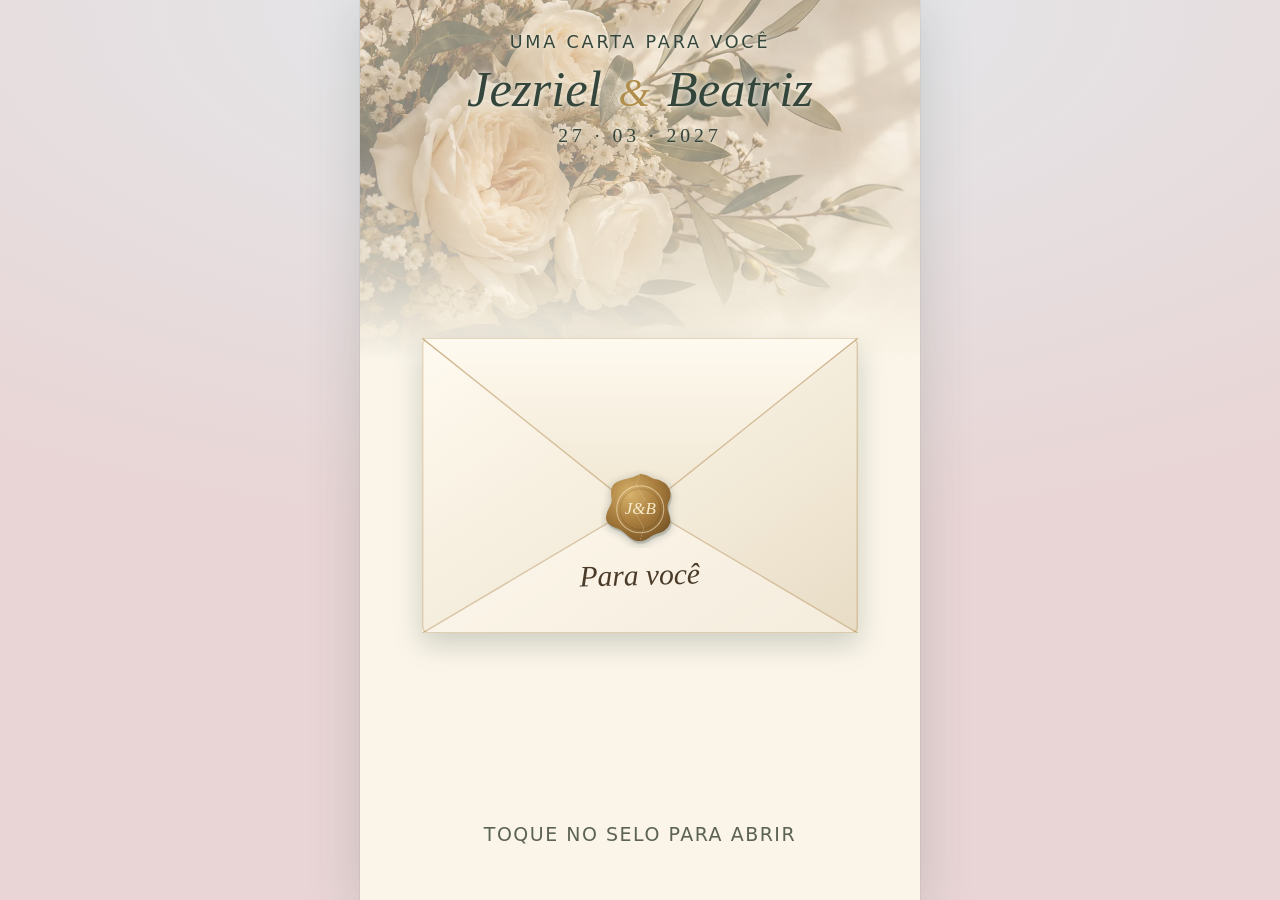
==== commit 47da251c: "deploy: virada 3D própria, textos de produção, tema claro e lista de presentes" ====
--- a/v2/index.html
+++ b/v2/index.html
@@ -4,15 +4,18 @@
 <meta charset="utf-8">
 <!-- Sem user-scalable=no: o zoom do navegador permanece liberado. -->
 <meta name="viewport" content="width=device-width, initial-scale=1, viewport-fit=cover">
-<meta name="theme-color" content="#faf5e8">
+<meta name="theme-color" content="#faf5e8"><meta name="color-scheme" content="only light"><meta name="supported-color-schemes" content="light">
 <meta name="robots" content="noindex,nofollow">
-<meta name="description" content="Convite V2: uma carta de folhas que se dobram a partir do canto inferior direito. 27 de março de 2027.">
-<title>Uma carta para você · V2</title>
+<meta name="description" content="Jezriel e Beatriz vão se casar. 27 de março de 2027, 17h, Clube do Sindsep, Ouricuri — PE.">
+<meta property="og:title" content="Jezriel & Beatriz · 27.03.2027">
+<meta property="og:description" content="Uma carta para você. Toque para abrir o convite.">
+<meta property="og:type" content="website">
+<title>Jezriel &amp; Beatriz · 27.03.2027</title>
 <link rel="icon" href="data:image/svg+xml,%3Csvg xmlns='http://www.w3.org/2000/svg' viewBox='0 0 50 50'%3E%3Ctext y='40' font-size='40'%3E%E2%99%A1%3C/text%3E%3C/svg%3E">
 <script>document.documentElement.classList.add('js')</script>
-<link rel="stylesheet" href="theme.css">
+<link rel="stylesheet" href="theme.css?v=202611200440">
 <link rel="preload" as="image" href="assets/flores-v2-480.webp" imagesrcset="assets/flores-v2-480.webp 480w, assets/flores-v2-960.webp 960w" imagesizes="(min-width:700px) 560px, 55vw">
-<script type="module" src="app.mjs?v=202611171710"></script>
+<script type="module" src="app.mjs?v=202611200440"></script>
 <noscript><style>#sheet-store{display:block!important}.cover,.controls,.toolbar,.dogear,.corner,.rsvp-open,.peek-hint{display:none!important}.stage{height:auto}</style></noscript>
 </head>
 <body>
@@ -52,6 +55,7 @@
 
   <div class="toolbar" id="toolbar">
     <button type="button" class="pill pill--ico" id="goto-local" aria-label="Ir para o local" title="Local"><svg class="ico" viewBox="0 0 24 24" aria-hidden="true" focusable="false"><path d="M12 21s-6.5-6.1-6.5-11a6.5 6.5 0 0 1 13 0c0 4.9-6.5 11-6.5 11z"/><circle cx="12" cy="10" r="2.4"/></svg></button>
+    <button type="button" class="pill pill--ico" id="goto-gifts" hidden aria-label="Ir para a lista de presentes" title="Presentes"><svg class="ico" viewBox="0 0 24 24" aria-hidden="true" focusable="false"><path d="M4 11h16v9H4z"/><path d="M3 7.5h18V11H3z"/><path d="M12 7.5V20"/><path d="M12 7.5c-1.4-2.8-5-3.6-5-1.4s3.6 1.4 5 1.4c1.4 0 5 .8 5-1.4s-3.6-1.4-5 1.4"/></svg></button>
     <button type="button" class="pill pill--ico pill--sound" id="sound" hidden aria-pressed="false" title="Música"><svg class="ico" viewBox="0 0 24 24" aria-hidden="true" focusable="false"><path d="M9 18V5l11-2v13"/><circle cx="6.5" cy="18" r="2.5"/><circle cx="17.5" cy="16" r="2.5"/><line class="ico__off" x1="3" y1="3" x2="21" y2="21"/></svg><span id="sound-text" class="sr-only">Som</span></button>
     <button type="button" class="pill pill--ico" id="reduce" aria-pressed="false" aria-label="Reduzir efeitos de movimento" title="Efeitos"><svg class="ico" viewBox="0 0 24 24" aria-hidden="true" focusable="false"><path d="M12 3l1.8 5.2L19 10l-5.2 1.8L12 17l-1.8-5.2L5 10l5.2-1.8z"/><path d="M18.5 15.5l.7 2 2 .7-2 .7-.7 2-.7-2-2-.7 2-.7z"/><line class="ico__off" x1="3" y1="3" x2="21" y2="21"/></svg></button>
   </div>
@@ -185,12 +189,11 @@
         <p class="eyebrow line" style="--i:0">Guarde esta data</p>
         <p class="party__day line" style="--i:1" aria-hidden="true">27</p>
         <h2 class="party__month line" style="--i:2"><time datetime="2027-03-27">de março de 2027</time></h2>
-        <p class="party__time line" style="--i:3">19h00</p>
-        <p class="party__venue line" style="--i:4">Jardim do Ipê — <em>espaço demonstrativo</em></p>
-        <p class="party__city line" style="--i:4">Trindade — PE</p>
-        <p class="party__fake line" style="--i:5">Local fictício, usado apenas nesta demonstração.</p>
+        <p class="party__time line" style="--i:3">17h00</p>
+        <p class="party__venue line" style="--i:4">Clube do <em>Sindsep</em></p>
+        <p class="party__city line" style="--i:4">Ouricuri — PE</p>
         <p class="party__fecho line" style="--i:6">E a sua presença faz parte dela.</p>
-        <p class="line" style="--i:7"><a class="outline-link" href="https://www.google.com/maps/search/?api=1&amp;query=Trindade%2C%20Pernambuco" target="_blank" rel="noopener noreferrer">Ver no mapa <span aria-hidden="true">↗</span></a></p>
+        <p class="line" style="--i:7"><a class="outline-link" href="https://maps.app.goo.gl/WjY36wkQpYiMs6sQ6" target="_blank" rel="noopener noreferrer">Ver no mapa <span aria-hidden="true">↗</span></a></p>
       </div>
     </div>
   </article>
@@ -210,7 +213,7 @@
         <p class="eyebrow line" style="--i:0">Sua presença</p>
         <h2 class="rsvp-cta__title line" style="--i:1">Vamos <em>comemorar juntos?</em></h2>
         <p class="rsvp-cta__who line" style="--i:2" data-fill="para"></p>
-        <p class="rsvp-cta__text line" style="--i:3">Responda por você e pelas pessoas do seu convite. Você revisa a mensagem e escolhe o contato do noivo ou da noiva no WhatsApp.</p>
+        <p class="rsvp-cta__text line" style="--i:3">Confirme sua presença em menos de um minuto. A resposta chega direto no nosso WhatsApp.</p>
         <p class="line" style="--i:4"><button type="button" class="btn btn--primary rsvp-open">Confirmar presença</button></p>
         <p class="rsvp-cta__draft line" style="--i:5" data-fill="rascunho" hidden>Há um rascunho salvo neste aparelho.</p>
       </div>
@@ -220,6 +223,9 @@
 
 <!-- Modo foco das fotos (montado por fotos.mjs, fora do palco). -->
 <div id="foco" hidden></div>
+
+<!-- Painel da lista de presentes: fora do palco (sem gestos de virada). Conteúdo montado por presentes.mjs. -->
+<div class="gifts-panel rsvp" id="presentes" hidden></div>
 
 <p class="sr-only" id="live" aria-live="polite"></p>
 
--- a/v2/theme.css
+++ b/v2/theme.css
@@ -15,6 +15,11 @@
   --maxw:560px;
 }
 @supports (height:100dvh){:root{--u:min(calc(100vw / 360),calc(100dvh / 640))}}
+/* Modo escuro forçado (Samsung Internet, Chrome "escurecer sites"): o convite é de papel claro. `only light` desliga o
+   escurecimento automático do Chrome; o bloco prefers-color-scheme abaixo faz o Samsung Internet (com "preferir media
+   query") entender que o site já trata o tema escuro e manter as cores. Ver docs/DECISOES.md D38. */
+:root{color-scheme:only light}
+@media (prefers-color-scheme:dark){:root{color-scheme:only light;--paper:#faf5e8;--ink:#34463c}html,body{background:var(--paper-shade);color:var(--ink)}}
 *{box-sizing:border-box}
 html{-webkit-text-size-adjust:100%;text-size-adjust:100%;overscroll-behavior:none}
 html,body{margin:0;background:var(--paper-shade)}
@@ -34,15 +39,20 @@
 
 /* ===== Folhas ===== */
 .sheet{background:radial-gradient(120% 70% at 12% 0,var(--paper-light) 0,rgba(255,252,242,0) 60%),var(--paper);color:var(--ink);overflow:hidden;position:relative}
-.stf__item.sheet{position:absolute}
 .sheet__inner{position:relative;z-index:1;min-height:100%;display:flex;flex-direction:column;padding:calc(max(64px,var(--u) * 28) + env(safe-area-inset-top,0px)) calc(var(--u) * 24) calc(var(--u) * 78 + env(safe-area-inset-bottom,0px))}
 .eyebrow{margin:0;font-family:var(--sans);font-size:max(12px,calc(var(--u) * 12.5));letter-spacing:.16em;text-transform:uppercase;color:var(--muted)}
 em{font-style:italic}
 
-/* Verso do papel: enquanto a folha se dobra, a parte virada (o motor aplica rotate() inline) mostra marfim liso,
-   com leve fibra e luz, em vez do conteúdo espelhado. A frente, a folha de baixo e o repouso não usam rotate(). */
-.stf__item.sheet::after{content:'';position:absolute;inset:0;z-index:6;opacity:0;pointer-events:none;background:linear-gradient(135deg,rgba(255,253,246,.85) 0,rgba(255,253,246,0) 38%),repeating-linear-gradient(115deg,rgba(167,124,61,.04) 0 1px,transparent 1px 4px),linear-gradient(165deg,#f2e9d7 0,#e8dcc6 62%,#ddd0b7 100%)}
-.stf__item.sheet[style*="rotate("]::after{opacity:1}
+/* Virada 3D pela lombada (motor próprio, 20/11/2026): só transform/opacity, pintura única por folha.
+   A folha atual já nasce em camada própria (will-change) e a seguinte fica pintada por baixo: nada é pintado no início do gesto. */
+.book3d{position:absolute;inset:0;overflow:hidden;perspective:1700px;perspective-origin:0 50%}
+.book3d .leaf{position:absolute;inset:0;visibility:hidden;transform-origin:0 50%;backface-visibility:hidden;-webkit-backface-visibility:hidden}
+.book3d .leaf.is-next{visibility:visible;z-index:0}
+.book3d .leaf.is-current,.book3d .leaf.is-under{visibility:visible;z-index:1}
+.book3d .leaf.is-current{will-change:transform}
+.book3d .leaf.is-turning{visibility:visible;z-index:3;will-change:transform;box-shadow:0 0 calc(var(--u) * 28) rgba(52,70,60,.22)}
+.under-shade{position:absolute;inset:0;z-index:2;pointer-events:none;opacity:0;will-change:opacity;background:linear-gradient(90deg,rgba(52,70,60,.45) 0,rgba(52,70,60,.18) 35%,rgba(52,70,60,0) 78%)}
+.leaf-shade{position:absolute;inset:0;z-index:20;pointer-events:none;opacity:0;will-change:opacity;background:linear-gradient(90deg,rgba(52,70,60,.34) 0,rgba(52,70,60,.14) 55%,rgba(255,250,240,.12) 100%)}
 
 /* Revelação */
 .reveal__flora{position:absolute;z-index:-1;top:0;left:0;width:100%;height:56%;object-fit:cover;object-position:28% 0;-webkit-mask-image:linear-gradient(#000 52%,transparent);mask-image:linear-gradient(#000 52%,transparent)}
@@ -164,8 +174,7 @@
 
 /* ===== Modo simples (deck): redução de efeitos, biblioteca indisponível ou conteúdo maior que a tela ===== */
 .deck{position:absolute;inset:0}
-/* Correção 17/11/2026: depois de trocar de dobra para modo simples (botão de efeitos), a biblioteca StPageFlip ainda
-   escrevia estilos inline (display:none, tamanho, z-index) nas folhas, deixando páginas em branco. O modo simples manda. */
+/* O modo simples manda sobre qualquer estilo inline que tenha sobrado da virada 3D. */
 .deck .sheet{display:block!important;left:0!important;top:0!important;right:0!important;bottom:0!important;width:auto!important;height:auto!important;z-index:auto!important;clip-path:none!important}
 .deck .sheet.is-current{z-index:1!important}
 .deck .sheet{position:absolute;inset:0;opacity:0;visibility:hidden;transform:translateX(2.5%);transition:opacity .28s ease,transform .28s ease,visibility 0s linear .28s}
@@ -400,3 +409,82 @@
 /* A foto em tela cheia entra só com fade: o deslocamento padrão das linhas (--dy) a empurrava 19 px para fora da folha,
    a medição de "não cabe" ligava o modo simples e a dobra pelo canto sumia (corrigido 17/11/2026). */
 .js .sheet--gal-uma .gal__f.line{transform:none}
+
+/* ===== Lista de presentes (20/11/2026): folha depois da Celebração + painel fora do palco =====
+   A folha é uma vitrine curta (cabe na medição); a lista completa fica no painel, que rola. */
+.toolbar #goto-local{margin-right:0}
+.toolbar #goto-gifts{margin-right:auto}
+.sheet--gifts{background:radial-gradient(110% 60% at 85% 100%,rgba(227,191,187,.28),rgba(227,191,187,0) 70%),radial-gradient(120% 70% at 12% 0,var(--paper-light) 0,rgba(255,252,242,0) 60%),var(--paper)}
+.sheet--gifts .sheet__inner{justify-content:center}
+.gifts__orn{display:block;width:calc(var(--u) * 34);height:calc(var(--u) * 34);margin-bottom:calc(var(--u) * 10);color:var(--gold)}
+.gifts__orn .gift__ph{width:100%;height:100%}
+.gifts__title{margin:calc(var(--u) * 6) 0 0;font-weight:400;font-size:calc(var(--u) * 36);line-height:1.05}
+.gifts__title em{color:var(--clay)}
+.gifts__text{margin:calc(var(--u) * 10) 0 0;max-width:calc(var(--u) * 300);font-size:max(15px,calc(var(--u) * 16));line-height:1.42;color:var(--muted)}
+.gifts__mini{list-style:none;margin:calc(var(--u) * 18) 0 calc(var(--u) * 6);padding:0;display:grid;grid-template-columns:repeat(3,minmax(0,1fr));gap:calc(var(--u) * 8)}
+.gift-mini{min-width:0;padding:calc(var(--u) * 5);background:#fff;border:1px solid var(--line);border-radius:calc(var(--u) * 10);box-shadow:0 calc(var(--u) * 4) calc(var(--u) * 12) rgba(52,70,60,.08)}
+.gift-mini:nth-child(2){transform:translateY(calc(var(--u) * -6))}
+.gift-mini .gift__img{border-radius:calc(var(--u) * 7)}
+.gift-mini__nome{margin:calc(var(--u) * 6) 0 0;font-family:var(--sans);font-size:max(11px,calc(var(--u) * 11.5));line-height:1.25;color:var(--ink);display:-webkit-box;-webkit-line-clamp:2;-webkit-box-orient:vertical;overflow:hidden;min-height:2.5em}
+.gift-mini__preco{margin:calc(var(--u) * 3) 0 0;font-family:var(--sans);font-size:max(11px,calc(var(--u) * 12));font-weight:600;color:var(--clay-dark)}
+.sheet--gifts .btn{margin-top:calc(var(--u) * 8);padding:0 calc(var(--u) * 24)}
+.gifts__nota{margin:calc(var(--u) * 6) 0 0;font-family:var(--sans);font-size:max(12px,calc(var(--u) * 12));color:var(--muted)}
+.stage[data-layout=wide] .sheet--gifts .sheet__inner{padding-left:calc(var(--u) * 80)}
+.stage[data-layout=wide] .gifts__orn{display:none}
+.stage[data-layout=wide] .gifts__title{font-size:calc(var(--u) * 28)}
+.stage[data-layout=wide] .gifts__mini{max-width:calc(var(--u) * 330);margin-top:calc(var(--u) * 8)}
+
+/* Foto do produto: quadrada, fundo branco (fotos do Mercado Livre são de fundo branco), contain para não cortar. */
+.gift__img{position:relative;aspect-ratio:1;overflow:hidden;background:#fff;display:flex;align-items:center;justify-content:center}
+.gift__img img{width:100%;height:100%;object-fit:contain}
+.gift__ph{width:46%;height:46%;fill:none;stroke:var(--gold);stroke-width:1.6;stroke-linecap:round;stroke-linejoin:round;opacity:.8}
+.gift__img .gift__ph{background:none}
+.gift-mini .gift__img:has(.gift__ph),.gift .gift__img:has(.gift__ph){background:linear-gradient(160deg,#fbf3e6,#f3e6dc)}
+
+/* Painel: mesma base visual do painel de resposta (folha que sobe do pé), lista em 2 colunas. */
+.gifts-panel__card{touch-action:pan-y pinch-zoom;position:relative;width:100%;max-width:560px;max-height:100%;height:100%;overflow-y:auto;overscroll-behavior:contain;-webkit-overflow-scrolling:touch;background:var(--paper-light);color:var(--ink);border-radius:18px 18px 0 0;box-shadow:0 -10px 40px rgba(52,70,60,.28);padding:0 14px calc(24px + env(safe-area-inset-bottom,0px));transform:translateY(102%);transition:transform .34s cubic-bezier(.2,.7,.2,1)}
+.gifts-panel.is-open .gifts-panel__card{transform:none}
+.reduce .gifts-panel__card{transition:opacity .12s linear;transform:none;opacity:0}
+.reduce .gifts-panel.is-open .gifts-panel__card{opacity:1}
+.gifts-panel__head{position:sticky;top:0;z-index:3;display:flex;justify-content:space-between;align-items:flex-start;gap:12px;padding:calc(16px + env(safe-area-inset-top,0px)) 4px 10px;background:var(--paper-light);border-bottom:1px solid var(--line)}
+.gifts-panel__title{margin:4px 0 0;font-weight:400;font-style:italic;font-size:26px;line-height:1.1;outline:none}
+.gifts-panel__lead{margin:12px 4px 4px;font-family:var(--sans);font-size:14px;line-height:1.45;color:var(--muted)}
+.chips{display:flex;gap:8px;overflow-x:auto;padding:10px 4px 2px;margin:0 -14px;padding-left:18px;padding-right:18px;scrollbar-width:none;-webkit-overflow-scrolling:touch}
+.chips::-webkit-scrollbar{display:none}
+.chips--cat{padding-top:6px}
+.chip{flex:none;min-height:40px;padding:0 14px;border-radius:999px;border:1px solid var(--line);background:#fff;font-family:var(--sans);font-size:14px;color:var(--ink);cursor:pointer;white-space:nowrap}
+.chip[aria-pressed=true]{background:var(--ink);border-color:var(--ink);color:var(--paper-light)}
+.chips--cat .chip{min-height:36px;font-size:13px}
+.chips--cat .chip[aria-pressed=true]{background:var(--rosa-cha);border-color:var(--clay);color:var(--clay-dark)}
+.gifts-grid{list-style:none;margin:12px 0 0;padding:0;display:grid;grid-template-columns:repeat(2,minmax(0,1fr));gap:10px}
+@media (min-width:520px){.gifts-grid{grid-template-columns:repeat(3,minmax(0,1fr))}}
+.gift{display:flex;flex-direction:column;min-width:0;background:#fff;border:1px solid var(--line);border-radius:14px;overflow:hidden}
+.gift__body{flex:1;display:flex;flex-direction:column;padding:8px 10px 10px;border-top:1px solid #f1e7df}
+.gift__cat{margin:0;font-family:var(--sans);font-size:11px;letter-spacing:.12em;text-transform:uppercase;color:var(--sage)}
+.gift__nome{margin:3px 0 0;font-family:var(--sans);font-weight:500;font-size:14px;line-height:1.3;color:var(--ink);display:-webkit-box;-webkit-line-clamp:3;-webkit-box-orient:vertical;overflow:hidden}
+.gift__nota{margin:4px 0 0;font-style:italic;font-size:13px;line-height:1.3;color:var(--clay-dark)}
+.gift__preco{margin:auto 0 0;padding-top:8px;font-family:var(--sans);font-size:17px;font-weight:700;color:var(--ink)}
+.gifts-panel .gift__btn{display:flex;align-items:center;justify-content:center;width:100%;min-height:44px;margin-top:8px;padding:0 8px;font-size:15px;text-decoration:none}
+.gift__breve,.gift__ganho{display:flex;align-items:center;justify-content:center;min-height:44px;margin-top:8px;border-radius:999px;border:1px dashed var(--line);font-family:var(--sans);font-size:13px;color:var(--muted);text-align:center}
+.gift__ganho{border-style:solid;background:var(--rosa-cha);color:var(--clay-dark)}
+.gift.is-ganho .gift__img{opacity:.55}
+.gifts-vazio{margin:20px 4px;font-family:var(--sans);font-size:15px;color:var(--muted)}
+.gifts-vazio[hidden]{display:none}
+.gifts-panel__foot{margin:18px 4px 0;padding-top:14px;border-top:1px solid var(--line)}
+.gifts-panel__entrega{margin:0;font-size:15px;line-height:1.4}
+.gifts-panel .gifts-avisar{display:flex;align-items:center;justify-content:center;width:100%;margin-top:10px;text-decoration:none}
+.gifts-panel__aviso{margin:12px 0 0;font-family:var(--sans);font-size:12px;line-height:1.4;color:var(--muted)}
+@media (min-width:700px) and (min-height:620px){.gifts-panel__card{border-radius:18px;height:auto;max-height:92%}}
+/* Telas baixas (ex.: 320x568): a folha de presentes precisa caber inteira, senão o livro cai no modo simples. */
+@media (max-height:680px){
+  .gifts__orn,.gifts__nota{display:none}
+  .gifts__text{font-size:14px;line-height:1.38}
+  .gifts__mini{margin-top:calc(var(--u) * 12)}
+  .gift-mini__nome{-webkit-line-clamp:2;min-height:0}
+}
+/* Celular deitado: texto e botão à esquerda, vitrine à direita (cabe em 390 px de altura). */
+.stage[data-layout=wide] .sheet--gifts .sheet__inner{display:grid;grid-template-columns:minmax(0,1fr) minmax(0,1fr);column-gap:calc(var(--u) * 24);align-content:center;justify-content:stretch}
+.stage[data-layout=wide] .sheet--gifts .sheet__inner>*{grid-column:1}
+.stage[data-layout=wide] .sheet--gifts .gifts__mini{grid-column:2;grid-row:1 / span 6;align-self:center;margin:0;max-width:none}
+.stage[data-layout=wide] .gifts__text{font-size:14px}
+.stage[data-layout=wide] .gifts__nota{display:none}
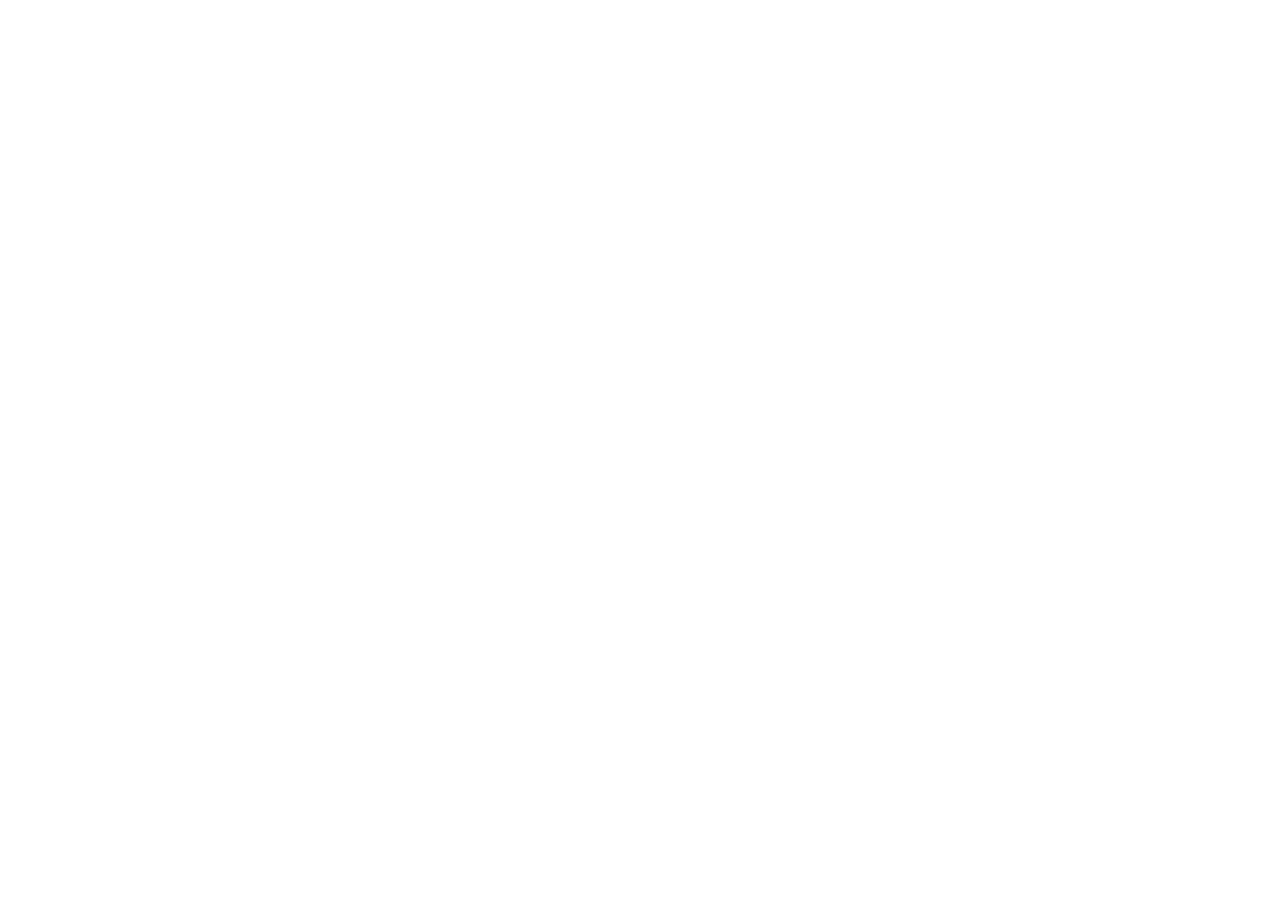
==== commit 5ba30e91: "redireciona o convite para https://jezrielebeatriz.github.io/ (mantém ?convite=)" ====
--- a/v2/index.html
+++ b/v2/index.html
@@ -2,246 +2,17 @@
 <html lang="pt-BR">
 <head>
 <meta charset="utf-8">
-<!-- Sem user-scalable=no: o zoom do navegador permanece liberado. -->
-<meta name="viewport" content="width=device-width, initial-scale=1, viewport-fit=cover">
-<meta name="theme-color" content="#faf5e8"><meta name="color-scheme" content="only light"><meta name="supported-color-schemes" content="light">
+<meta name="viewport" content="width=device-width,initial-scale=1">
 <meta name="robots" content="noindex,nofollow">
-<meta name="description" content="Jezriel e Beatriz vão se casar. 27 de março de 2027, 17h, Clube do Sindsep, Ouricuri — PE.">
-<meta property="og:title" content="Jezriel & Beatriz · 27.03.2027">
-<meta property="og:description" content="Uma carta para você. Toque para abrir o convite.">
-<meta property="og:type" content="website">
+<meta name="color-scheme" content="only light">
 <title>Jezriel &amp; Beatriz · 27.03.2027</title>
-<link rel="icon" href="data:image/svg+xml,%3Csvg xmlns='http://www.w3.org/2000/svg' viewBox='0 0 50 50'%3E%3Ctext y='40' font-size='40'%3E%E2%99%A1%3C/text%3E%3C/svg%3E">
-<script>document.documentElement.classList.add('js')</script>
-<link rel="stylesheet" href="theme.css?v=202611200440">
-<link rel="preload" as="image" href="assets/flores-v2-480.webp" imagesrcset="assets/flores-v2-480.webp 480w, assets/flores-v2-960.webp 960w" imagesizes="(min-width:700px) 560px, 55vw">
-<script type="module" src="app.mjs?v=202611200440"></script>
-<noscript><style>#sheet-store{display:block!important}.cover,.controls,.toolbar,.dogear,.corner,.rsvp-open,.peek-hint{display:none!important}.stage{height:auto}</style></noscript>
+<!-- Endereço antigo (willyshub/jezriel-e-beatriz). Desde 26/11/2026 o convite mora em https://jezrielebeatriz.github.io/.
+     Mantém ?convite= e #: links de teste antigos continuam funcionando. Publicado na raiz e em v2/ do repositório antigo. -->
+<script>location.replace('https://jezrielebeatriz.github.io/' + location.search + location.hash);</script>
+<style>body{margin:0;min-height:100vh;display:grid;place-items:center;background:#f7f2e9;color:#3b3a33;font:17px Georgia,serif;text-align:center;padding:24px;box-sizing:border-box}a{color:#7a5a2e}</style>
 </head>
 <body>
-<div class="app" id="app">
-<div class="stage" id="stage" data-state="cover">
-
-  <!-- Área do livro. A biblioteca é carregada somente após o gesto de abrir. -->
-  <div class="book-host" id="book-host" inert></div>
-
-  <!-- Zonas de toque dos cantos (touch-action: none só aqui; o resto mantém o zoom por pinça). -->
-  <div class="corner corner--bl" aria-hidden="true"></div>
-  <div class="corner corner--br" aria-hidden="true"></div>
-
-  <!-- Orelha (dog-ear) permanente e discreta: indica que o canto inferior direito é pegável. -->
-  <svg class="dogear" id="dogear" viewBox="0 0 54 54" aria-hidden="true" focusable="false">
-    <defs>
-      <linearGradient id="ear-flap" x1="0" y1="0" x2="1" y2="1"><stop offset="0" stop-color="#fffdf8"/><stop offset=".55" stop-color="#efe5d2"/><stop offset="1" stop-color="#d9ccba"/></linearGradient>
-      <linearGradient id="ear-under" x1="0" y1="0" x2="1" y2="1"><stop offset="0" stop-color="#c9bba4"/><stop offset=".45" stop-color="#e6dcc9"/><stop offset="1" stop-color="#efe7d8"/></linearGradient>
-      <linearGradient id="ear-shade" x1="0" y1="0" x2="1" y2="1"><stop offset="0" stop-color="#34463c" stop-opacity=".30"/><stop offset="1" stop-color="#34463c" stop-opacity="0"/></linearGradient>
-    </defs>
-    <!-- o que fica por baixo do canto dobrado -->
-    <polygon points="54,0 54,54 0,54" fill="url(#ear-under)"/>
-    <!-- sombra projetada pela dobra -->
-    <polygon points="54,0 0,54 20,64 64,20" fill="url(#ear-shade)" opacity=".55"/>
-    <!-- verso do papel dobrado -->
-    <polygon points="0,0 54,0 0,54" fill="url(#ear-flap)"/>
-    <line x1="54" y1="0" x2="0" y2="54" stroke="#a77c3d" stroke-opacity=".45" stroke-width="1"/>
-  </svg>
-
-  <!-- Dica de gesto (fora das folhas, para não ser cortada pela dobra). Some na primeira virada. -->
-  <p class="peek-hint" id="peek-hint" aria-hidden="true">Vire a folha pelo canto <span>↘</span></p>
-
-  <nav class="controls" id="controls" aria-label="Navegação entre as folhas">
-    <button type="button" class="round" id="prev" aria-label="Folha anterior"><span aria-hidden="true">‹</span></button>
-    <button type="button" class="round" id="next" aria-label="Próxima folha"><span aria-hidden="true">›</span></button>
-  </nav>
-
-  <div class="toolbar" id="toolbar">
-    <button type="button" class="pill pill--ico" id="goto-local" aria-label="Ir para o local" title="Local"><svg class="ico" viewBox="0 0 24 24" aria-hidden="true" focusable="false"><path d="M12 21s-6.5-6.1-6.5-11a6.5 6.5 0 0 1 13 0c0 4.9-6.5 11-6.5 11z"/><circle cx="12" cy="10" r="2.4"/></svg></button>
-    <button type="button" class="pill pill--ico" id="goto-gifts" hidden aria-label="Ir para a lista de presentes" title="Presentes"><svg class="ico" viewBox="0 0 24 24" aria-hidden="true" focusable="false"><path d="M4 11h16v9H4z"/><path d="M3 7.5h18V11H3z"/><path d="M12 7.5V20"/><path d="M12 7.5c-1.4-2.8-5-3.6-5-1.4s3.6 1.4 5 1.4c1.4 0 5 .8 5-1.4s-3.6-1.4-5 1.4"/></svg></button>
-    <button type="button" class="pill pill--ico pill--sound" id="sound" hidden aria-pressed="false" title="Música"><svg class="ico" viewBox="0 0 24 24" aria-hidden="true" focusable="false"><path d="M9 18V5l11-2v13"/><circle cx="6.5" cy="18" r="2.5"/><circle cx="17.5" cy="16" r="2.5"/><line class="ico__off" x1="3" y1="3" x2="21" y2="21"/></svg><span id="sound-text" class="sr-only">Som</span></button>
-    <button type="button" class="pill pill--ico" id="reduce" aria-pressed="false" aria-label="Reduzir efeitos de movimento" title="Efeitos"><svg class="ico" viewBox="0 0 24 24" aria-hidden="true" focusable="false"><path d="M12 3l1.8 5.2L19 10l-5.2 1.8L12 17l-1.8-5.2L5 10l5.2-1.8z"/><path d="M18.5 15.5l.7 2 2 .7-2 .7-.7 2-.7-2-2-.7 2-.7z"/><line class="ico__off" x1="3" y1="3" x2="21" y2="21"/></svg></button>
-  </div>
-
-  <!-- Capa = tela de abertura: envelope de papel em CSS/SVG (sem imagem para a primeira pintura). Ao tocar, a carta sai do
-       envelope e vira a primeira folha (abertura.mjs). A carta (clone da folha 1) é criada pelo JS no momento do toque. -->
-  <section class="cover" id="cover" aria-labelledby="cover-title">
-    <img class="cover__flora" src="assets/flores-v2-480.webp" srcset="assets/flores-v2-480.webp 480w, assets/flores-v2-960.webp 960w" sizes="(min-width:700px) 560px, 55vw" width="480" height="720" decoding="async" alt="">
-    <div class="cover__body">
-      <div class="cover__head">
-        <p class="eyebrow" id="cover-eyebrow">Uma carta para você</p>
-        <h1 id="cover-title" class="cover__names"><span>Jezriel</span> <i>&amp;</i> <span>Beatriz</span></h1>
-        <p class="cover__date">27 · 03 · 2027</p>
-        <p class="cover__for" id="cover-for" hidden></p>
-      </div>
-
-      <div class="scene" id="scene">
-        <svg class="env__back" viewBox="0 0 310 210" preserveAspectRatio="none" aria-hidden="true" focusable="false">
-          <defs>
-            <linearGradient id="env-in" x1="0" y1="0" x2="0" y2="1"><stop offset="0" stop-color="#cdbd9d"/><stop offset=".6" stop-color="#e2d5ba"/><stop offset="1" stop-color="#ebe0c9"/></linearGradient>
-          </defs>
-          <rect width="310" height="210" rx="4" fill="url(#env-in)"/>
-          <polygon points="0,0 310,0 155,122" fill="#bfae8b" opacity=".55"/>
-        </svg>
-        <div class="slot" id="slot" aria-hidden="true"></div>
-        <svg class="env__front" viewBox="0 0 310 210" preserveAspectRatio="none" aria-hidden="true" focusable="false">
-          <defs>
-            <linearGradient id="env-paper" x1="0" y1="0" x2="1" y2="1"><stop offset="0" stop-color="#fffaf0"/><stop offset=".55" stop-color="#f4ecdb"/><stop offset="1" stop-color="#e8dcc5"/></linearGradient>
-            <linearGradient id="env-shade" x1="0" y1="0" x2="0" y2="1"><stop offset="0" stop-color="#34463c" stop-opacity=".26"/><stop offset="1" stop-color="#34463c" stop-opacity="0"/></linearGradient>
-          </defs>
-          <polygon class="env__fsh" points="0,0 155,126 310,0 310,22 155,150 0,22" fill="url(#env-shade)"/>
-          <polygon points="0,0 155,122 310,0 310,210 0,210" fill="url(#env-paper)"/>
-          <polygon points="0,210 155,118 310,210" fill="#fffaf0" opacity=".55"/>
-          <path d="M0 0 L155 122 L310 0 M0 210 L155 118 L310 210" fill="none" stroke="#a77c3d" stroke-opacity=".38" stroke-width="1"/>
-          <rect x=".5" y=".5" width="309" height="209" rx="4" fill="none" stroke="#a77c3d" stroke-opacity=".3"/>
-        </svg>
-        <p class="env__para" id="env-para">Para você</p>
-        <div class="env__flap" id="flap" aria-hidden="true">
-          <svg class="flap__f" viewBox="0 0 310 126" preserveAspectRatio="none" focusable="false">
-            <defs><linearGradient id="flap-out" x1="0" y1="0" x2="0" y2="1"><stop offset="0" stop-color="#fffaf0"/><stop offset="1" stop-color="#efe5d0"/></linearGradient></defs>
-            <polygon points="0,0 310,0 155,124" fill="url(#flap-out)" stroke="#a77c3d" stroke-opacity=".4" stroke-width="1" stroke-linejoin="round"/>
-          </svg>
-          <svg class="flap__b" viewBox="0 0 310 126" preserveAspectRatio="none" focusable="false">
-            <defs>
-              <linearGradient id="flap-lin" x1="0" y1="0" x2="0" y2="1"><stop offset="0" stop-color="#cfbd98"/><stop offset="1" stop-color="#e3d3b2"/></linearGradient>
-              <pattern id="flap-pat" width="10" height="10" patternUnits="userSpaceOnUse" patternTransform="rotate(35)"><path d="M0 5h10" stroke="#a77c3d" stroke-opacity=".16" stroke-width="1"/></pattern>
-            </defs>
-            <polygon points="0,0 310,0 155,124" fill="url(#flap-lin)"/>
-            <polygon points="0,0 310,0 155,124" fill="url(#flap-pat)" stroke="#a77c3d" stroke-opacity=".4" stroke-width="1" stroke-linejoin="round"/>
-          </svg>
-        </div>
-        <button type="button" class="seal" id="seal" aria-label="Romper o selo e abrir o convite com música">
-          <span class="seal__h seal__h--l"><svg viewBox="0 0 120 120" aria-hidden="true" focusable="false"><use href="#seal-art"/></svg></span>
-          <span class="seal__h seal__h--r"><svg viewBox="0 0 120 120" aria-hidden="true" focusable="false"><use href="#seal-art"/></svg></span>
-        </button>
-        <svg width="0" height="0" style="position:absolute" aria-hidden="true" focusable="false">
-          <defs>
-            <radialGradient id="wax" cx=".38" cy=".3" r=".85"><stop offset="0" stop-color="#d8b36c"/><stop offset=".5" stop-color="#a77c3d"/><stop offset="1" stop-color="#6f4d22"/></radialGradient>
-            <g id="seal-art">
-              <path fill="#34463c" fill-opacity=".18" transform="translate(2 4)" d="M60 6c10 0 14 6 24 8s20 8 22 20-6 16-4 26 8 18 0 28-18 8-26 14-18 10-28 4-12-12-22-16S6 82 8 70s10-16 8-28 0-22 14-26 18-4 26-8c2-1 3-2 4-2z"/>
-              <path fill="url(#wax)" d="M60 6c10 0 14 6 24 8s20 8 22 20-6 16-4 26 8 18 0 28-18 8-26 14-18 10-28 4-12-12-22-16S6 82 8 70s10-16 8-28 0-22 14-26 18-4 26-8c2-1 3-2 4-2z"/>
-              <circle cx="60" cy="60" r="36" fill="none" stroke="#fff3d6" stroke-opacity=".55" stroke-width="1.6"/>
-              <circle cx="60" cy="60" r="31" fill="none" stroke="#3d2a10" stroke-opacity=".25" stroke-width="1"/>
-              <text x="60" y="68" text-anchor="middle" font-family="Georgia, 'Times New Roman', serif" font-style="italic" font-size="26" fill="#fff3d6" fill-opacity=".92">J&amp;B</text>
-            </g>
-          </defs>
-        </svg>
-      </div>
-
-      <div class="cover__action">
-        <p class="cover__hint" id="cover-hint">Toque no selo para abrir</p>
-        <p class="cover__status" id="cover-status" role="status"></p>
-      </div>
-    </div>
-  </section>
-
-  <!-- Medição invisível: decide se o conteúdo cabe no livro ou precisa de leitura com rolagem. -->
-  <div class="measure" id="measure" aria-hidden="true"></div>
-</div>
-
-<!-- Folhas. Textos em HTML, sem ids dentro das folhas (os nós são movidos entre motores).
-     Imagens: placeholders gerados (flores/papelaria), PROVISÓRIOS; não são fotos do casal. -->
-<div id="sheet-store" hidden>
-
-  <article class="sheet sheet--reveal" data-title="Revelação" aria-label="Revelação">
-    <div class="sheet__inner">
-      <img class="reveal__flora" src="assets/flores-v2-480.webp" srcset="assets/flores-v2-480.webp 480w, assets/flores-v2-960.webp 960w" sizes="(max-width: 560px) 100vw, 560px" width="480" height="720" decoding="async" alt="">
-      <span class="reveal__glow" aria-hidden="true"></span>
-      <p class="reveal__lead line" style="--i:0"><span class="reveal__nome" hidden></span> <span class="reveal__frase">Há uma data que queremos viver ao seu lado</span></p>
-      <h2 class="names">
-        <span class="names__a line" style="--i:1">Jezriel</span>
-        <span class="names__amp line" style="--i:2" aria-hidden="true">&amp;</span>
-        <span class="names__b line" style="--i:3">Beatriz</span>
-      </h2>
-      <p class="reveal__date line" style="--i:4"><time datetime="2027-03-27">27 de março de 2027</time></p>
-    </div>
-  </article>
-
-  <!-- Passagens bíblicas: textos em textos.mjs (versos). A folha v5 é movida para o meio da galeria por app.mjs. -->
-  <article class="sheet sheet--verso" data-verso="v3" data-title="Palavra" aria-label="Passagem bíblica">
-    <div class="sheet__inner">
-      <span class="verso__orn line" style="--i:0" aria-hidden="true">❦</span>
-      <p class="verso__intro line" style="--i:1"></p>
-      <blockquote class="verso line" style="--i:2"><p class="verso__texto"></p></blockquote>
-      <p class="verso__ref line" style="--i:3"></p>
-    </div>
-  </article>
-  <article class="sheet sheet--verso" data-verso="v5" data-title="Palavra" aria-label="Passagem bíblica">
-    <div class="sheet__inner">
-      <span class="verso__orn line" style="--i:0" aria-hidden="true">❦</span>
-      <p class="verso__intro line" style="--i:1"></p>
-      <blockquote class="verso line" style="--i:2"><p class="verso__texto"></p></blockquote>
-      <p class="verso__ref line" style="--i:3"></p>
-    </div>
-  </article>
-  <!-- As folhas de Memórias (0 a 20 fotos) são criadas por fotos.mjs a partir de config.mjs e inseridas aqui. -->
-  <template id="gal-ancora"></template>
-
-  <article class="sheet sheet--verso" data-verso="v6" data-title="Palavra" aria-label="Passagem bíblica">
-    <div class="sheet__inner">
-      <span class="verso__orn line" style="--i:0" aria-hidden="true">❦</span>
-      <p class="verso__intro line" style="--i:1"></p>
-      <blockquote class="verso line" style="--i:2"><p class="verso__texto"></p></blockquote>
-      <p class="verso__ref line" style="--i:3"></p>
-    </div>
-  </article>
-  <article class="sheet sheet--party" data-title="Celebração" aria-label="Celebração">
-    <div class="sheet__inner">
-      <img class="party__flora" src="assets/flores-v2-480.webp" srcset="assets/flores-v2-480.webp 480w, assets/flores-v2-960.webp 960w" sizes="(max-width: 560px) 100vw, 560px" width="480" height="720" loading="lazy" decoding="async" alt="" style="object-position:50% 12%">
-      <div class="party__body">
-        <p class="eyebrow line" style="--i:0">Guarde esta data</p>
-        <p class="party__day line" style="--i:1" aria-hidden="true">27</p>
-        <h2 class="party__month line" style="--i:2"><time datetime="2027-03-27">de março de 2027</time></h2>
-        <p class="party__time line" style="--i:3">17h00</p>
-        <p class="party__venue line" style="--i:4">Clube do <em>Sindsep</em></p>
-        <p class="party__city line" style="--i:4">Ouricuri — PE</p>
-        <p class="party__fecho line" style="--i:6">E a sua presença faz parte dela.</p>
-        <p class="line" style="--i:7"><a class="outline-link" href="https://maps.app.goo.gl/WjY36wkQpYiMs6sQ6" target="_blank" rel="noopener noreferrer">Ver no mapa <span aria-hidden="true">↗</span></a></p>
-      </div>
-    </div>
-  </article>
-
-  <article class="sheet sheet--verso" data-verso="v2" data-title="Palavra" aria-label="Passagem bíblica">
-    <div class="sheet__inner">
-      <span class="verso__orn line" style="--i:0" aria-hidden="true">❦</span>
-      <p class="verso__intro line" style="--i:1"></p>
-      <blockquote class="verso line" style="--i:2"><p class="verso__texto"></p></blockquote>
-      <p class="verso__ref line" style="--i:3"></p>
-    </div>
-  </article>
-  <article class="sheet sheet--rsvp" data-title="Confirmar presença" aria-label="Confirmar presença">
-    <div class="sheet__inner">
-      <img class="rsvp__flora" src="assets/flores-v2-480.webp" srcset="assets/flores-v2-480.webp 480w, assets/flores-v2-960.webp 960w" sizes="100vw" width="480" height="720" loading="lazy" decoding="async" alt="" style="object-position:70% 100%">
-      <div class="rsvp-cta">
-        <p class="eyebrow line" style="--i:0">Sua presença</p>
-        <h2 class="rsvp-cta__title line" style="--i:1">Vamos <em>comemorar juntos?</em></h2>
-        <p class="rsvp-cta__who line" style="--i:2" data-fill="para"></p>
-        <p class="rsvp-cta__text line" style="--i:3">Confirme sua presença em menos de um minuto. A resposta chega direto no nosso WhatsApp.</p>
-        <p class="line" style="--i:4"><button type="button" class="btn btn--primary rsvp-open">Confirmar presença</button></p>
-        <p class="rsvp-cta__draft line" style="--i:5" data-fill="rascunho" hidden>Há um rascunho salvo neste aparelho.</p>
-      </div>
-    </div>
-  </article>
-</div>
-
-<!-- Modo foco das fotos (montado por fotos.mjs, fora do palco). -->
-<div id="foco" hidden></div>
-
-<!-- Painel da lista de presentes: fora do palco (sem gestos de virada). Conteúdo montado por presentes.mjs. -->
-<div class="gifts-panel rsvp" id="presentes" hidden></div>
-
-<p class="sr-only" id="live" aria-live="polite"></p>
-
-<!-- Painel de resposta: fora do palco/livro, para não herdar gestos de virada. Conteúdo montado por rsvp-controller.mjs. -->
-<div class="rsvp" id="rsvp" hidden>
-  <section class="rsvp__card" role="dialog" aria-modal="true" aria-labelledby="rsvp-title">
-    <header class="rsvp__head">
-      <div>
-        <p class="eyebrow rsvp__badge"></p>
-        <h2 class="rsvp__title" id="rsvp-title" tabindex="-1"></h2>
-      </div>
-      <button type="button" class="rsvp__close" aria-label="Fechar resposta"><span aria-hidden="true">×</span></button>
-    </header>
-    <div class="rsvp__body"></div>
-  </section>
-</div>
-</div>
+<p>O convite de Jezriel &amp; Beatriz mudou de endereço.<br><a id="ir" href="https://jezrielebeatriz.github.io/">Abrir o convite</a></p>
+<script>document.getElementById('ir').href = 'https://jezrielebeatriz.github.io/' + location.search + location.hash;</script>
 </body>
 </html>
